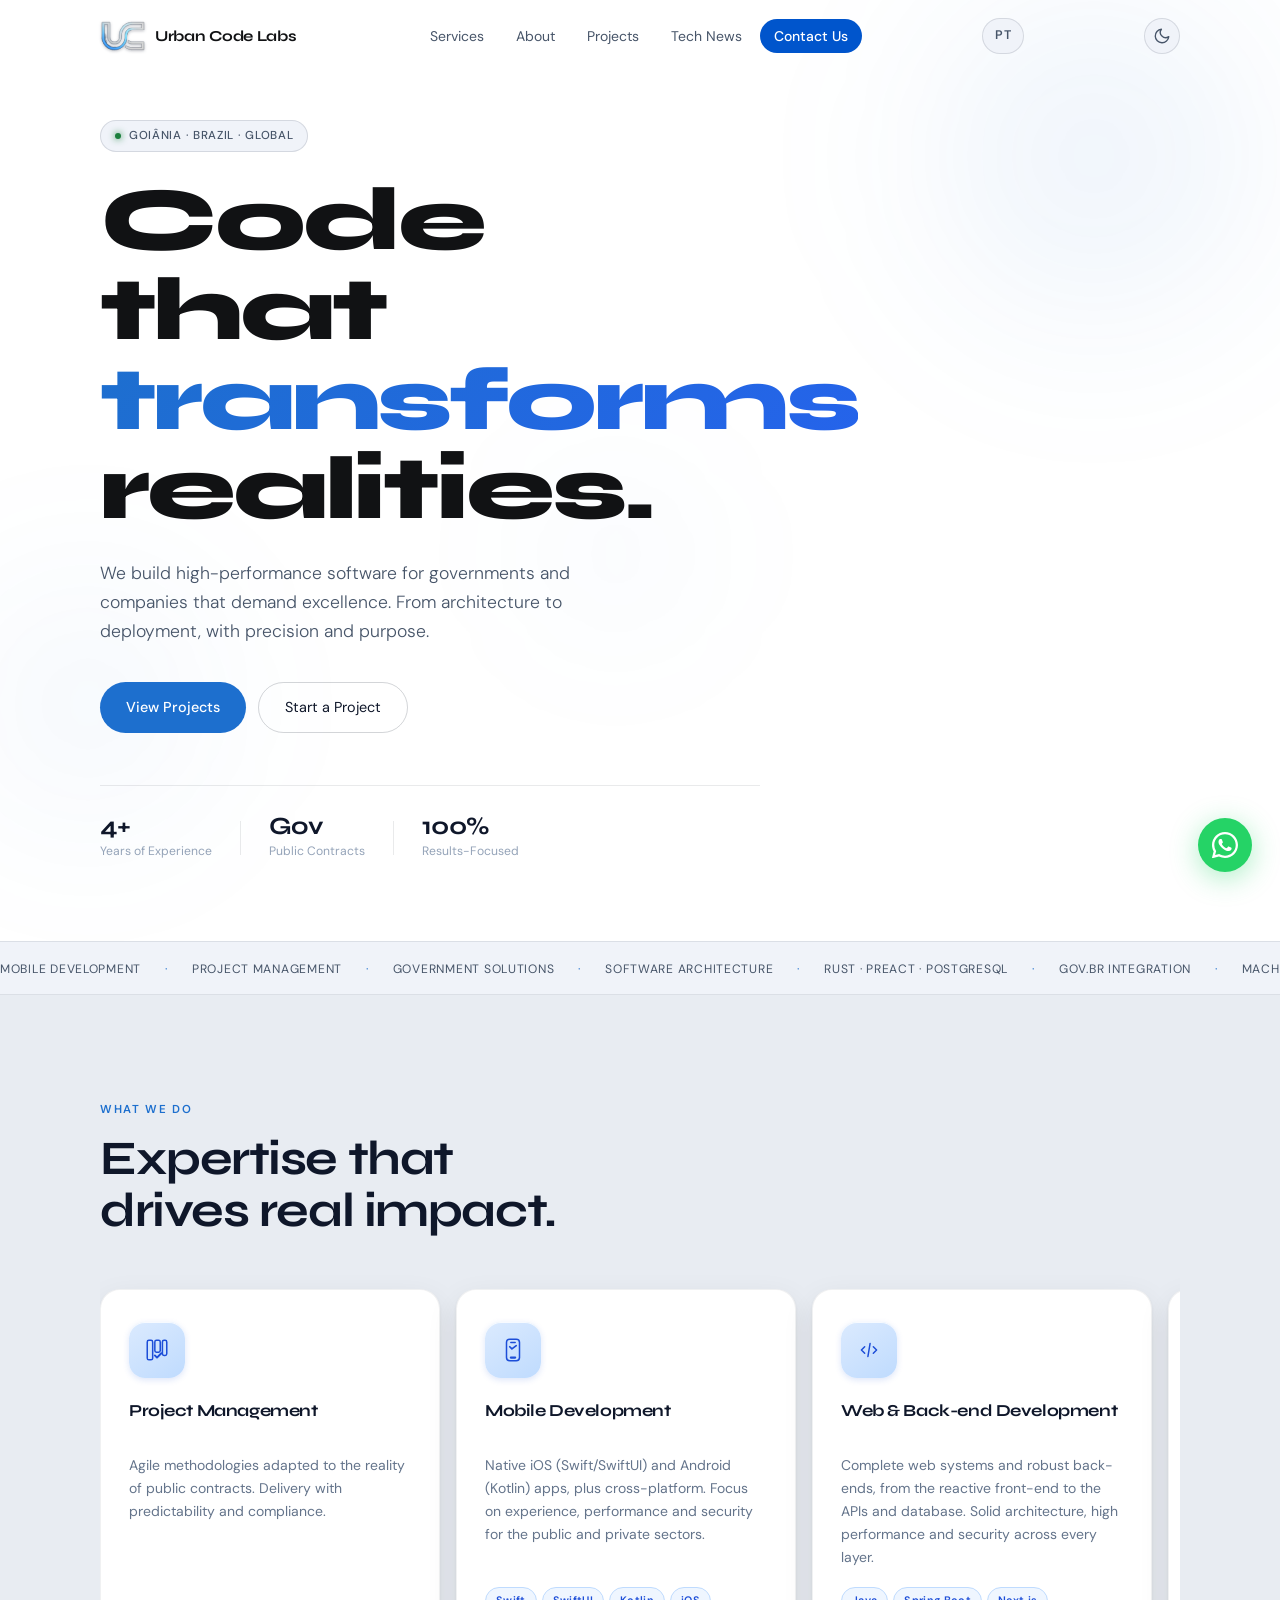
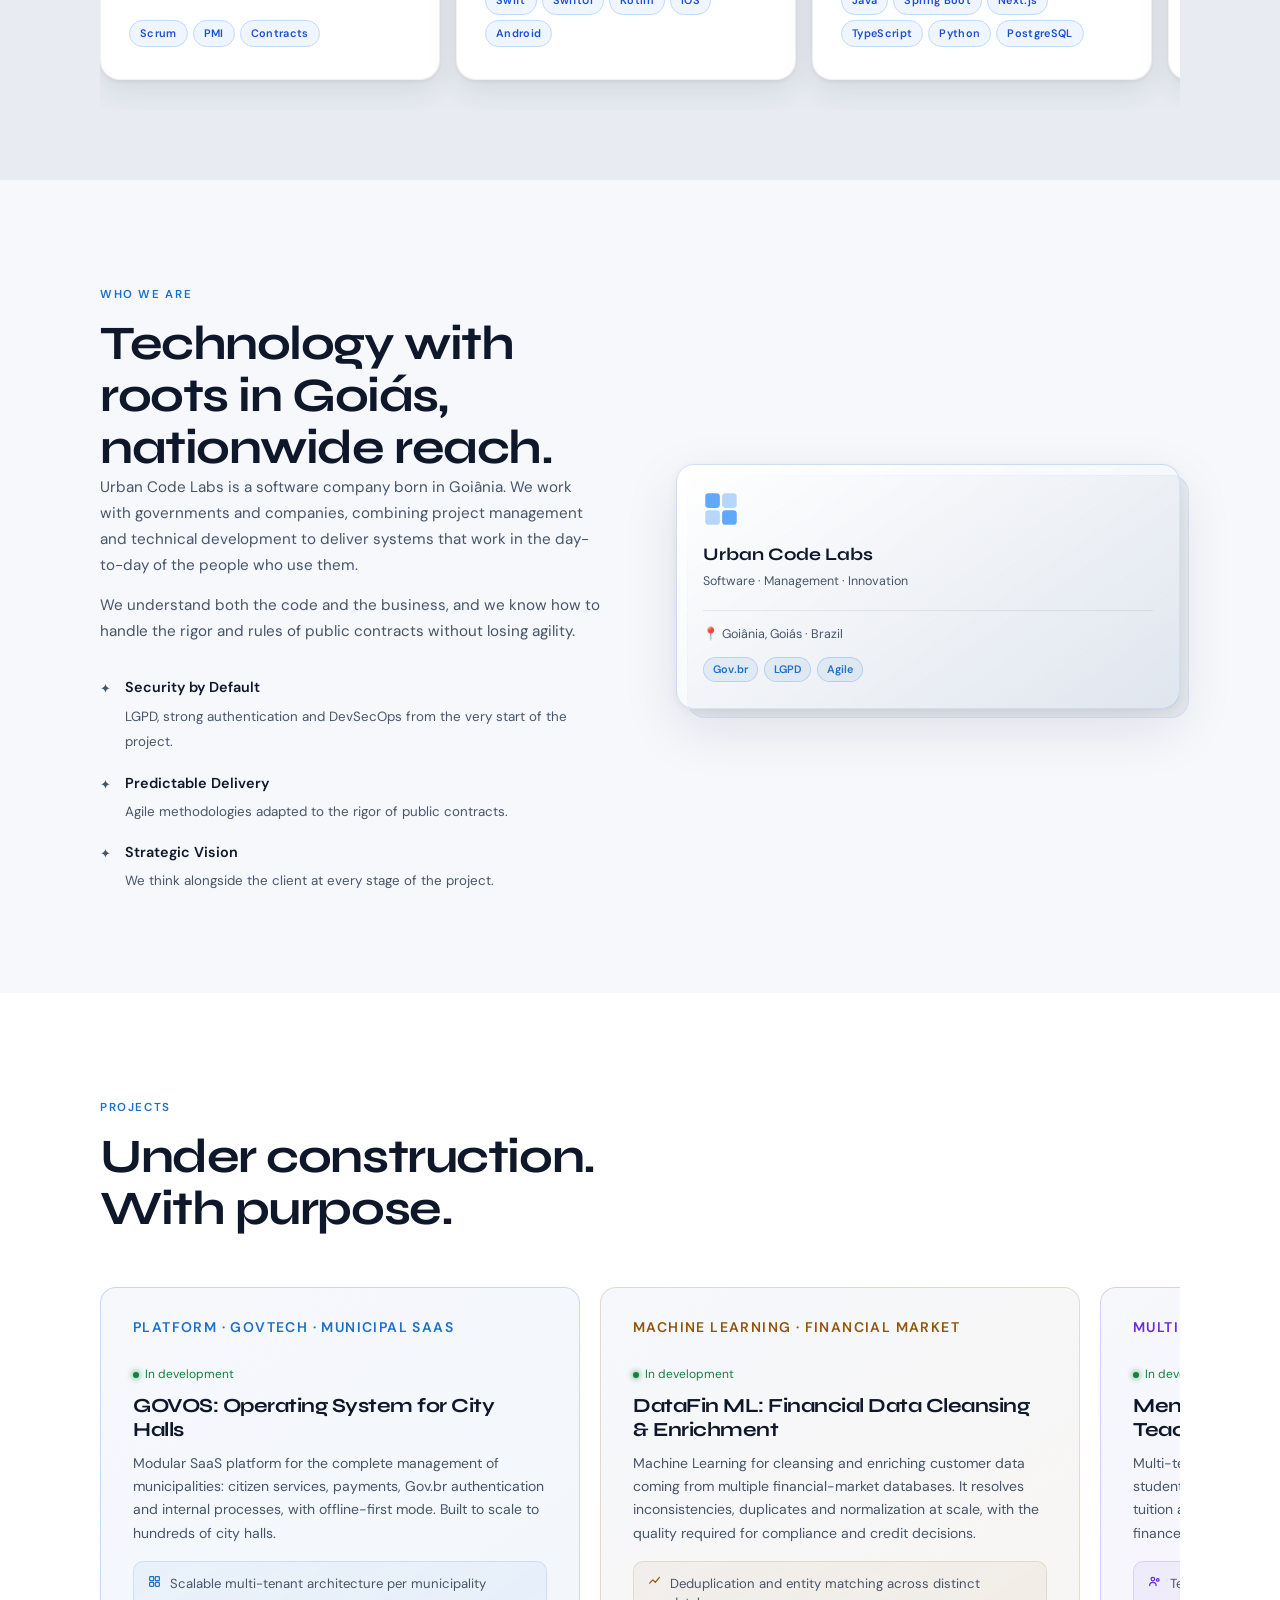
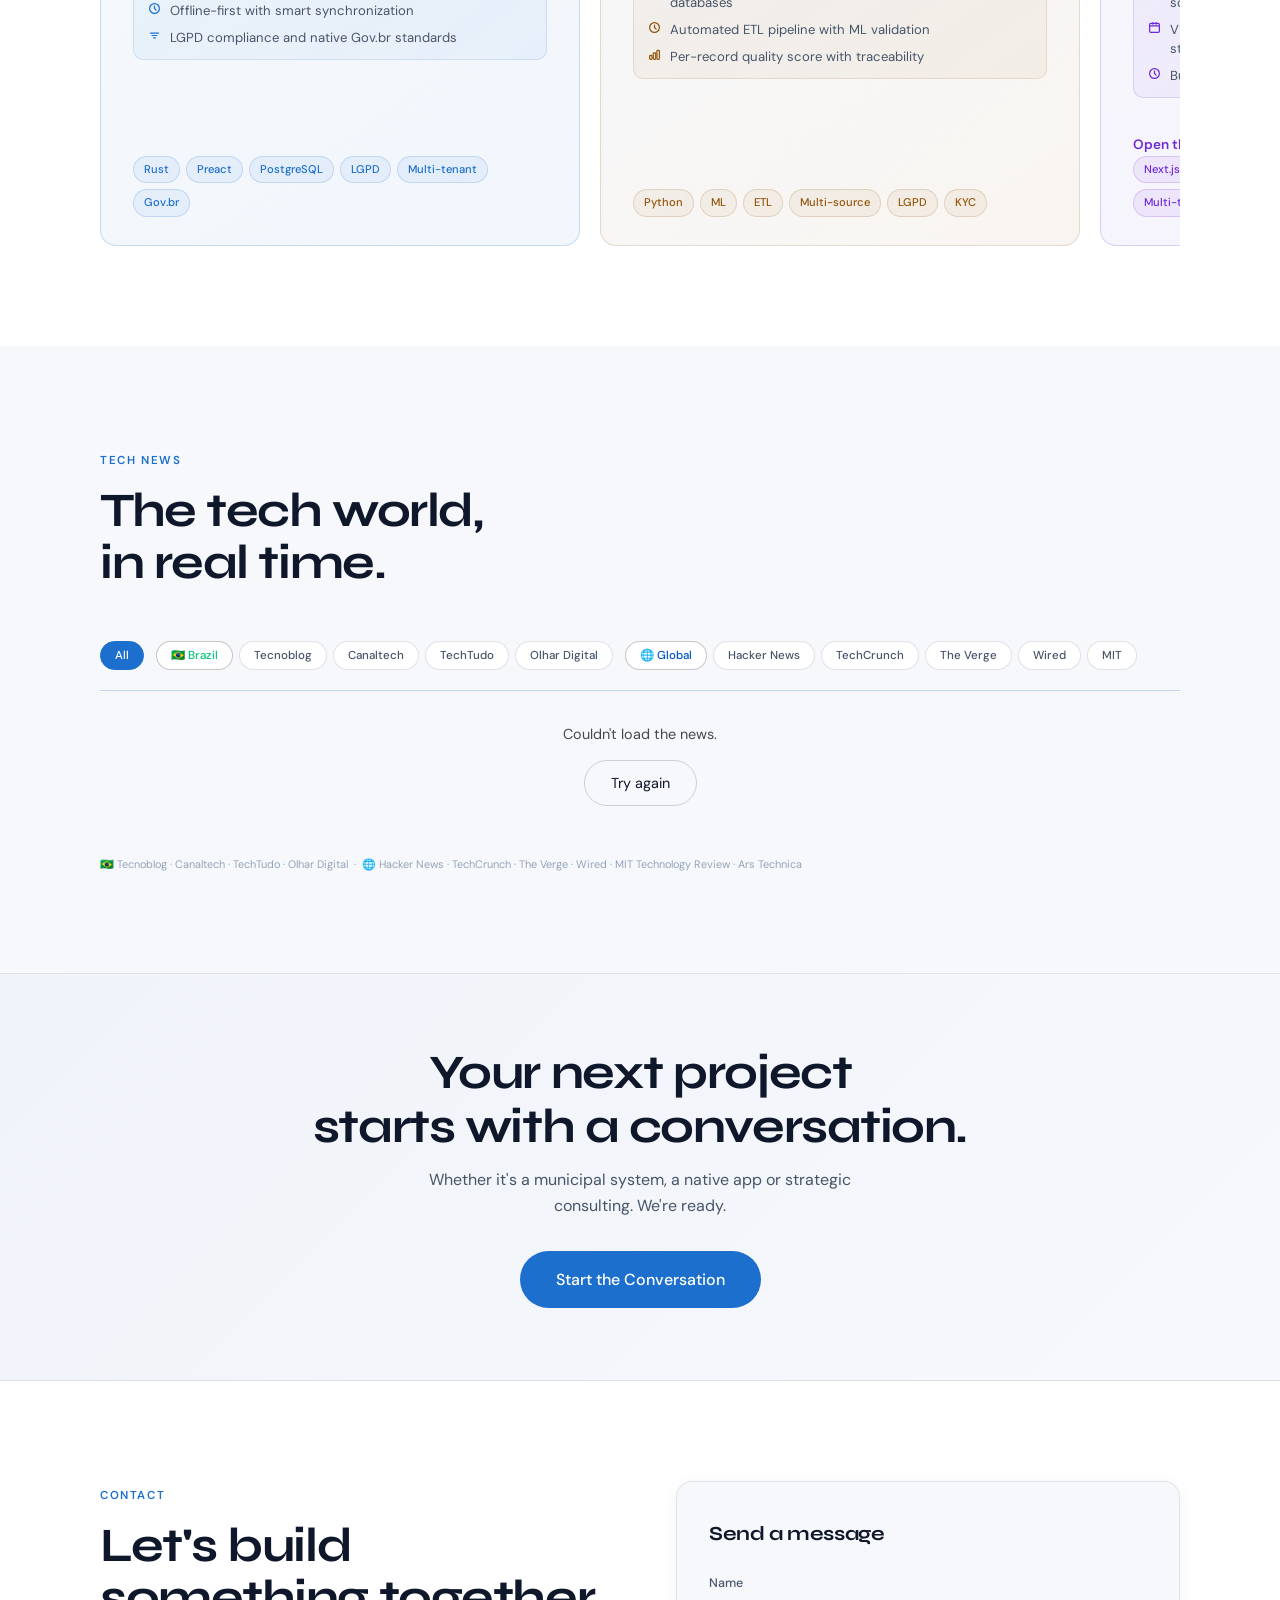
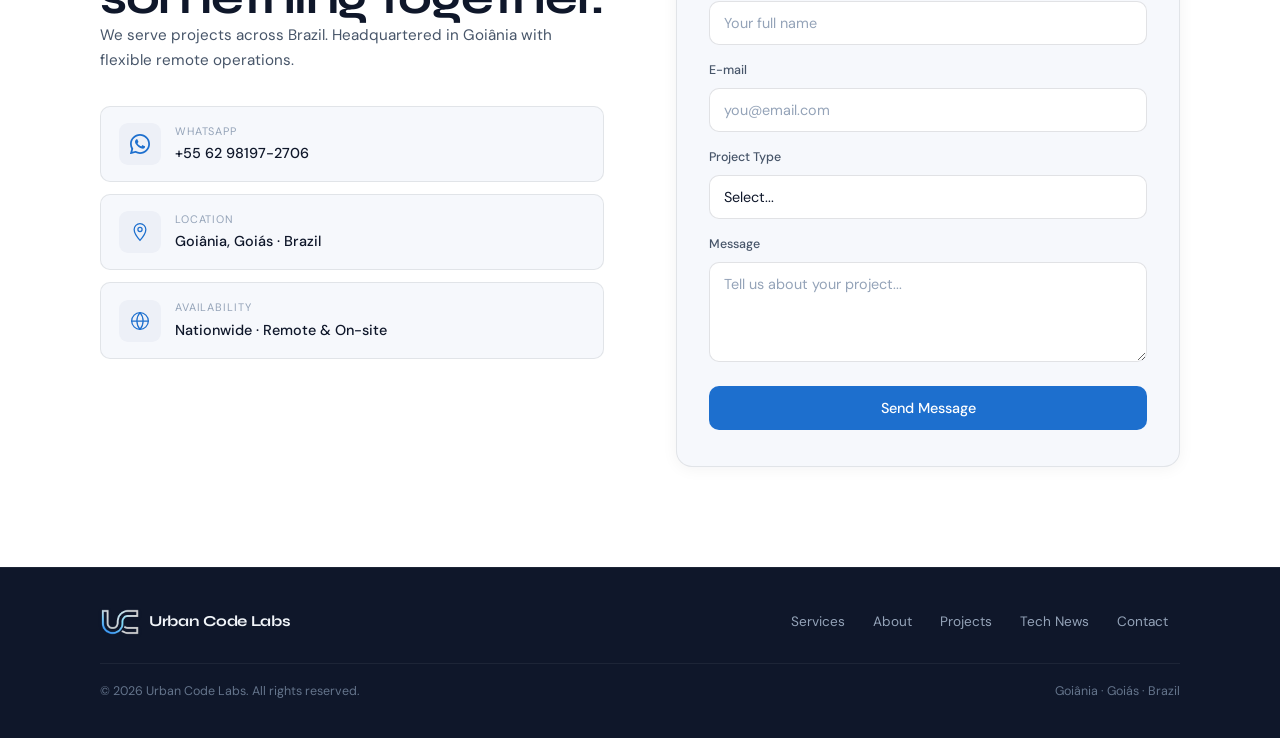
==== en/index.html @ 900466e3 "feat: versão em inglês (/en) + hreflang + seletor de idioma - en/index.html: página traduzida, canon" ====
<!DOCTYPE html>
<html lang="en" data-theme="dark">
<head>
  <meta charset="UTF-8" />
  <meta name="viewport" content="width=device-width, initial-scale=1.0" />

  <!-- SEO Primary -->
  <title>Urban Code Labs | High-Impact Software for Governments and Companies</title>
  <meta name="description" content="We build high-performance software for governments and companies. Specialists in GovTech, web & back-end systems, mobile (iOS/Android), Machine Learning and IT outsourcing. Based in Goiânia, Brazil." />
  <meta name="keywords" content="government software, govtech, mobile development, machine learning, IT outsourcing, web development, back-end, Brazil, Goiânia, Urban Code Labs" />
  <meta name="author" content="Urban Code Labs" />
  <meta name="robots" content="index, follow" />
  <link rel="canonical" href="https://urbancodelabs.com.br/en" />

  <!-- Alternate languages -->
  <link rel="alternate" hreflang="pt-br" href="https://urbancodelabs.com.br/" />
  <link rel="alternate" hreflang="en" href="https://urbancodelabs.com.br/en" />
  <link rel="alternate" hreflang="x-default" href="https://urbancodelabs.com.br/" />

  <!-- Favicons (UG mark) -->
  <link rel="icon" href="/favicon.ico" sizes="any" />
  <link rel="icon" type="image/png" sizes="32x32" href="/assets/favicon-32.png" />
  <link rel="icon" type="image/png" sizes="16x16" href="/assets/favicon-16.png" />
  <link rel="icon" type="image/png" sizes="192x192" href="/assets/favicon-192.png" />
  <link rel="apple-touch-icon" href="/assets/apple-touch-icon.png" />
  <link rel="manifest" href="/site.webmanifest" />
  <meta name="theme-color" content="#0b0f14" />

  <!-- Open Graph -->
  <meta property="og:type" content="website" />
  <meta property="og:url" content="https://urbancodelabs.com.br/en" />
  <meta property="og:title" content="Urban Code Labs | High-Impact Software" />
  <meta property="og:description" content="We build high-performance software for governments and companies. GovTech, Web & Back-end, Mobile (iOS/Android), ML and IT Outsourcing." />
  <meta property="og:image" content="https://urbancodelabs.com.br/assets/og-image.jpg" />
  <meta property="og:image:width" content="1024" />
  <meta property="og:image:height" content="559" />
  <meta property="og:locale" content="en_US" />
  <meta property="og:locale:alternate" content="pt_BR" />
  <meta property="og:site_name" content="Urban Code Labs" />

  <!-- Twitter Card -->
  <meta name="twitter:card" content="summary_large_image" />
  <meta name="twitter:title" content="Urban Code Labs | High-Impact Software" />
  <meta name="twitter:description" content="We build high-performance software for governments and companies. GovTech, Web & Back-end, Mobile, ML and IT Outsourcing." />
  <meta name="twitter:image" content="https://urbancodelabs.com.br/assets/og-image.jpg" />

  <!-- Structured Data -->
  <script type="application/ld+json">
  {
    "@context": "https://schema.org",
    "@type": "Organization",
    "name": "Urban Code Labs",
    "url": "https://urbancodelabs.com.br",
    "logo": "https://urbancodelabs.com.br/assets/og-image.jpg",
    "description": "Software development company specialized in government solutions, machine learning, mobile apps and IT outsourcing.",
    "address": {
      "@type": "PostalAddress",
      "addressLocality": "Goiânia",
      "addressRegion": "Goiás",
      "addressCountry": "BR"
    },
    "contactPoint": {
      "@type": "ContactPoint",
      "telephone": "+55-62-98197-2706",
      "contactType": "customer service",
      "availableLanguage": ["Portuguese", "English"]
    },
    "sameAs": []
  }
  </script>

  <!-- Fonts -->
  <link rel="preconnect" href="https://fonts.googleapis.com" />
  <link rel="preconnect" href="https://fonts.gstatic.com" crossorigin />
  <link href="https://fonts.googleapis.com/css2?family=Syne:wght@700;800&family=DM+Sans:wght@300;400;500&display=swap" rel="stylesheet" />

  <!-- Critical: prevent font stretch distortion before webfonts load -->
  <style>
    :root { font-synthesis: none; }
    .hero-title, .section-title, .logo-text,
    .service-card h3, .project-card h3,
    .cta-inner h2, .contact-form-card h3 {
      font-stretch: normal;
      -webkit-font-smoothing: antialiased;
    }
  </style>

  <!-- Anti-flash: aplica tema antes do CSS carregar -->
  <!-- ⚠ CSP: este script é autorizado por hash SHA-256 no vercel.json.
       Ao editar o conteúdo abaixo, recalcule o hash (script-src) senão ele não executa. -->
  <script>
    (function(){
      var t=localStorage.getItem('ucl-theme');
      if(t) document.documentElement.setAttribute('data-theme',t);
      else if(window.matchMedia('(prefers-color-scheme:light)').matches)
        document.documentElement.setAttribute('data-theme','light');
    })();
  </script>
  <link rel="prefetch" href="/api/news" as="fetch" crossorigin="anonymous" />
  <link rel="stylesheet" href="/style.css?v=2" />
  <!-- Inicia fetch da API de notícias o mais cedo possível -->
  <!-- CSP: autorizado por hash SHA-256 no vercel.json. Recalcule o hash se editar. -->
  <script>window.__newsFetch = fetch('/api/news');</script>
</head>
<body>

  <!-- Skip link -->
  <a href="#main-content" class="skip-link">Skip to main content</a>

  <!-- ========== NAVBAR ========== -->
  <header role="banner">
    <nav id="navbar" aria-label="Main navigation">
      <div class="nav-inner">
        <a href="#home" class="logo" aria-label="Urban Code Labs, home">
          <div class="logo-mark" aria-hidden="true">
            <img src="/assets/logo-mark.png" alt="" width="44" height="30" class="logo-img" />
          </div>
          <span class="logo-text">Urban Code Labs</span>
        </a>
        <ul class="nav-links" role="list">
          <li><a href="#servicos">Services</a></li>
          <li><a href="#sobre">About</a></li>
          <li><a href="#projetos">Projects</a></li>
          <li><a href="#noticias">Tech News</a></li>
          <li><a href="#contato" class="nav-cta">Contact Us</a></li>
        </ul>
        <a href="/" class="lang-switch" hreflang="pt-br" aria-label="Ver em Português">PT</a>
        <button class="theme-toggle" id="themeToggle" aria-label="Toggle light/dark mode" title="Toggle theme">
          <svg class="icon-moon" width="18" height="18" viewBox="0 0 24 24" fill="none" stroke="currentColor" stroke-width="1.8" stroke-linecap="round" stroke-linejoin="round" aria-hidden="true"><path d="M21 12.79A9 9 0 1111.21 3 7 7 0 0021 12.79z"/></svg>
          <svg class="icon-sun" width="18" height="18" viewBox="0 0 24 24" fill="none" stroke="currentColor" stroke-width="1.8" stroke-linecap="round" stroke-linejoin="round" aria-hidden="true"><circle cx="12" cy="12" r="5"/><path d="M12 1v2M12 21v2M4.22 4.22l1.42 1.42M18.36 18.36l1.42 1.42M1 12h2M21 12h2M4.22 19.78l1.42-1.42M18.36 5.64l1.42-1.42"/></svg>
        </button>
        <button class="hamburger" id="hamburger" aria-label="Open menu" aria-expanded="false" aria-controls="mobileMenu">
          <span></span><span></span><span></span>
        </button>
      </div>
      <div class="mobile-menu" id="mobileMenu" role="navigation" aria-label="Mobile menu" aria-hidden="true">
        <a href="#servicos">Services</a>
        <a href="#sobre">About</a>
        <a href="#projetos">Projects</a>
        <a href="#noticias">Tech News</a>
        <a href="#contato">Contact Us</a>
        <a href="/" hreflang="pt-br">Português</a>
      </div>
    </nav>
  </header>

  <main id="main-content">

    <!-- ========== HERO ========== -->
    <section class="hero" id="home" aria-labelledby="hero-title">
      <div class="hero-bg" aria-hidden="true">
        <div class="orb orb1"></div>
        <div class="orb orb2"></div>
        <div class="orb orb3"></div>
      </div>
      <div class="container">
        <div class="hero-content">
          <div class="hero-badge reveal">
            <span class="badge-dot" aria-hidden="true"></span>
            <span>Goiânia · Brazil · Global</span>
          </div>
          <h1 id="hero-title" class="hero-title reveal">
            Code that<br/>
            <em>transforms</em><br/>
            realities.
          </h1>
          <p class="hero-sub reveal">
            We build high-performance software for governments and companies that demand excellence. From architecture to deployment, with precision and purpose.
          </p>
          <div class="hero-actions reveal">
            <a href="#projetos" class="btn-primary">View Projects</a>
            <a href="#contato" class="btn-ghost">Start a Project</a>
          </div>
          <div class="hero-stats reveal" role="list" aria-label="Company numbers">
            <div class="stat" role="listitem">
              <span class="stat-num">4+</span>
              <span class="stat-label">Years of Experience</span>
            </div>
            <div class="stat-divider" aria-hidden="true"></div>
            <div class="stat" role="listitem">
              <span class="stat-num">Gov</span>
              <span class="stat-label">Public Contracts</span>
            </div>
            <div class="stat-divider" aria-hidden="true"></div>
            <div class="stat" role="listitem">
              <span class="stat-num">100%</span>
              <span class="stat-label">Results-Focused</span>
            </div>
          </div>
        </div>
      </div>
    </section>

    <!-- ========== TICKER ========== -->
    <div class="ticker-wrap" aria-hidden="true">
      <div class="ticker">
        <span>Mobile Development</span><span class="dot">·</span>
        <span>Project Management</span><span class="dot">·</span>
        <span>Government Solutions</span><span class="dot">·</span>
        <span>Software Architecture</span><span class="dot">·</span>
        <span>Rust · Preact · PostgreSQL</span><span class="dot">·</span>
        <span>Gov.br Integration</span><span class="dot">·</span>
        <span>Machine Learning</span><span class="dot">·</span>
        <span>LGPD &amp; Compliance</span><span class="dot">·</span>
        <span>Mobile Development</span><span class="dot">·</span>
        <span>Project Management</span><span class="dot">·</span>
        <span>Government Solutions</span><span class="dot">·</span>
        <span>Software Architecture</span><span class="dot">·</span>
        <span>Rust · Preact · PostgreSQL</span><span class="dot">·</span>
        <span>Gov.br Integration</span><span class="dot">·</span>
        <span>Machine Learning</span><span class="dot">·</span>
        <span>LGPD &amp; Compliance</span><span class="dot">·</span>
      </div>
    </div>

    <!-- ========== SERVICES ========== -->
    <section class="section" id="servicos" aria-labelledby="servicos-title">
      <div class="container">
        <div class="section-header reveal">
          <p class="section-tag">What We Do</p>
          <h2 id="servicos-title" class="section-title">Expertise that<br/>drives real impact.</h2>
        </div>
        <div class="services-grid">

          <article class="service-card reveal" style="--d:0ms">
            <div class="service-icon" aria-hidden="true">
              <svg width="24" height="24" viewBox="0 0 24 24" fill="none" stroke="currentColor" stroke-width="1.5" stroke-linecap="round" stroke-linejoin="round">
                <rect x="3" y="3" width="5" height="18" rx="1.5"/>
                <rect x="10" y="3" width="5" height="11" rx="1.5"/>
                <rect x="17" y="3" width="4" height="14" rx="1.5"/>
                <path d="M10 17l2 2 4-4" stroke-width="1.8"/>
              </svg>
            </div>
            <h3>Project Management</h3>
            <p>Agile methodologies adapted to the reality of public contracts. Delivery with predictability and compliance.</p>
            <ul class="service-tags" aria-label="Technologies">
              <li>Scrum</li><li>PMI</li><li>Contracts</li>
            </ul>
          </article>

          <article class="service-card reveal" style="--d:80ms">
            <div class="service-icon" aria-hidden="true">
              <svg width="24" height="24" viewBox="0 0 24 24" fill="none" stroke="currentColor" stroke-width="1.5" stroke-linecap="round" stroke-linejoin="round">
                <rect x="6" y="2" width="12" height="20" rx="3"/>
                <path d="M10 5h4"/>
                <path d="M10 19h4" stroke-width="2"/>
                <path d="M9 9l2 2 4-3" stroke-width="1.6"/>
              </svg>
            </div>
            <h3>Mobile Development</h3>
            <p>Native iOS (Swift/SwiftUI) and Android (Kotlin) apps, plus cross-platform. Focus on experience, performance and security for the public and private sectors.</p>
            <ul class="service-tags" aria-label="Technologies">
              <li>Swift</li><li>SwiftUI</li><li>Kotlin</li><li>iOS</li><li>Android</li>
            </ul>
          </article>

          <article class="service-card reveal" style="--d:120ms">
            <div class="service-icon" aria-hidden="true">
              <svg width="24" height="24" viewBox="0 0 24 24" fill="none" stroke="currentColor" stroke-width="1.5" stroke-linecap="round" stroke-linejoin="round">
                <path d="M8 9l-3 3 3 3"/>
                <path d="M16 9l3 3-3 3"/>
                <path d="M13 6l-2 12"/>
              </svg>
            </div>
            <h3>Web &amp; Back-end Development</h3>
            <p>Complete web systems and robust back-ends, from the reactive front-end to the APIs and database. Solid architecture, high performance and security across every layer.</p>
            <ul class="service-tags" aria-label="Technologies">
              <li>Java</li><li>Spring Boot</li><li>Next.js</li><li>TypeScript</li><li>Python</li><li>PostgreSQL</li>
            </ul>
          </article>

          <article class="service-card reveal" style="--d:160ms">
            <div class="service-icon" aria-hidden="true">
              <svg width="24" height="24" viewBox="0 0 24 24" fill="none" stroke="currentColor" stroke-width="1.5" stroke-linecap="round" stroke-linejoin="round">
                <path d="M2 22h20"/>
                <path d="M3 22v-2h18v2"/>
                <path d="M12 3l9 5H3l9-5z"/>
                <rect x="5" y="10" width="2.5" height="8" rx="0.5"/>
                <rect x="10.75" y="10" width="2.5" height="8" rx="0.5"/>
                <rect x="16.5" y="10" width="2.5" height="8" rx="0.5"/>
              </svg>
            </div>
            <h3>Government Solutions</h3>
            <p>Systems integrated with public infrastructure. Compliance with LGPD, Gov.br and municipal and state regulations.</p>
            <ul class="service-tags" aria-label="Technologies">
              <li>Gov.br</li><li>LGPD</li><li>City Halls</li>
            </ul>
          </article>

          <article class="service-card reveal" style="--d:240ms">
            <div class="service-icon" aria-hidden="true">
              <svg width="24" height="24" viewBox="0 0 24 24" fill="none" stroke="currentColor" stroke-width="1.5" stroke-linecap="round" stroke-linejoin="round">
                <circle cx="12" cy="5" r="2.5"/>
                <circle cx="5" cy="17" r="2.5"/>
                <circle cx="19" cy="17" r="2.5"/>
                <path d="M12 7.5v3M12 10.5L5 14.5M12 10.5L19 14.5"/>
              </svg>
            </div>
            <h3>Architecture &amp; Consulting</h3>
            <p>Technical assessment, strategic roadmap and scalable systems architecture. From idea to product in production.</p>
            <ul class="service-tags" aria-label="Technologies">
              <li>Architecture</li><li>API</li><li>Cloud</li>
            </ul>
          </article>

          <article class="service-card reveal" style="--d:320ms">
            <div class="service-icon" aria-hidden="true">
              <svg width="24" height="24" viewBox="0 0 24 24" fill="none" stroke="currentColor" stroke-width="1.5" stroke-linecap="round" stroke-linejoin="round">
                <path d="M12 2a5 5 0 00-5 5v1H6a2 2 0 00-2 2v2a2 2 0 002 2h1v1a5 5 0 0010 0v-1h1a2 2 0 002-2v-2a2 2 0 00-2-2h-1V7a5 5 0 00-5-5z"/>
                <path d="M9 12h1.5l1 2 2-4 1 2H16" stroke-width="1.4"/>
              </svg>
            </div>
            <h3>AI Integration</h3>
            <p>Intelligent chatbots, process automation and AI solutions applied to public services and citizen support.</p>
            <ul class="service-tags" aria-label="Technologies">
              <li>AI</li><li>NLP</li><li>Chatbot</li>
            </ul>
          </article>

          <article class="service-card reveal" style="--d:400ms">
            <div class="service-icon" aria-hidden="true">
              <svg width="24" height="24" viewBox="0 0 24 24" fill="none" stroke="currentColor" stroke-width="1.5" stroke-linecap="round" stroke-linejoin="round">
                <circle cx="9" cy="7" r="3"/>
                <circle cx="17" cy="9" r="2.2"/>
                <path d="M3 20c0-3.3 2.7-6 6-6s6 2.7 6 6"/>
                <path d="M17 14c1.7.4 3 2 3 4"/>
              </svg>
            </div>
            <h3>IT Outsourcing</h3>
            <p>Strategic allocation of technical teams for short and long-term projects. We deliver team, process and results.</p>
            <ul class="service-tags" aria-label="Technologies">
              <li>Squad</li><li>Outsourcing</li><li>IT</li>
            </ul>
          </article>

        </div>
      </div>
    </section>

    <!-- ========== ABOUT ========== -->
    <section class="section section-dark" id="sobre" aria-labelledby="sobre-title">
      <div class="container">
        <div class="about-layout">
          <div class="about-left reveal">
            <p class="section-tag">Who We Are</p>
            <h2 id="sobre-title" class="section-title">Technology with<br/>roots in Goiás,<br/>nationwide reach.</h2>
            <p class="about-text">
              Urban Code Labs is a software company born in Goiânia. We work with governments and companies, combining project management and technical development to deliver systems that work in the day-to-day of the people who use them.
            </p>
            <p class="about-text">
              We understand both the code and the business, and we know how to handle the rigor and rules of public contracts without losing agility.
            </p>
            <ul class="about-pillars" aria-label="Our pillars">
              <li class="pillar">
                <span class="pillar-icon" aria-hidden="true">✦</span>
                <div>
                  <strong>Security by Default</strong>
                  <span>LGPD, strong authentication and DevSecOps from the very start of the project.</span>
                </div>
              </li>
              <li class="pillar">
                <span class="pillar-icon" aria-hidden="true">✦</span>
                <div>
                  <strong>Predictable Delivery</strong>
                  <span>Agile methodologies adapted to the rigor of public contracts.</span>
                </div>
              </li>
              <li class="pillar">
                <span class="pillar-icon" aria-hidden="true">✦</span>
                <div>
                  <strong>Strategic Vision</strong>
                  <span>We think alongside the client at every stage of the project.</span>
                </div>
              </li>
            </ul>
          </div>
          <div class="about-right reveal">
            <div class="about-card-stack" aria-hidden="true">
              <div class="card-back"></div>
              <div class="about-card card-front">
                <div class="card-icon-wrap">
                  <svg width="36" height="36" viewBox="0 0 32 32" fill="none">
                    <rect x="2" y="2" width="13" height="13" rx="3" fill="#4f9ef8" opacity="0.9"/>
                    <rect x="17" y="2" width="13" height="13" rx="3" fill="#4f9ef8" opacity="0.4"/>
                    <rect x="2" y="17" width="13" height="13" rx="3" fill="#4f9ef8" opacity="0.4"/>
                    <rect x="17" y="17" width="13" height="13" rx="3" fill="#4f9ef8" opacity="0.9"/>
                  </svg>
                </div>
                <div class="card-main-label">Urban Code Labs</div>
                <div class="card-main-sub">Software · Management · Innovation</div>
                <div class="card-divider"></div>
                <div class="card-location">📍 Goiânia, Goiás · Brazil</div>
                <ul class="card-badges">
                  <li>Gov.br</li><li>LGPD</li><li>Agile</li>
                </ul>
              </div>
            </div>
          </div>
        </div>
      </div>
    </section>

    <!-- ========== PROJECTS ========== -->
    <section class="section" id="projetos" aria-labelledby="projetos-title">
      <div class="container">
        <div class="section-header reveal">
          <p class="section-tag">Projects</p>
          <h2 id="projetos-title" class="section-title">Under construction.<br/>With purpose.</h2>
        </div>
        <div class="projects-grid">

          <article class="project-card project-blue reveal">
            <div class="project-header-row">
              <p class="project-tag">Platform · GovTech · Municipal SaaS</p>
              <div class="project-status">
                <span class="status-dot" aria-hidden="true"></span>
                <span>In development</span>
              </div>
            </div>
            <h3>GOVOS: Operating System for City Halls</h3>
            <p>Modular SaaS platform for the complete management of municipalities: citizen services, payments, Gov.br authentication and internal processes, with offline-first mode. Built to scale to hundreds of city halls.</p>
            <ul class="project-highlights" aria-label="Project highlights">
              <li>
                <span class="hi-icon" aria-hidden="true">
                  <svg width="13" height="13" viewBox="0 0 16 16" fill="none" stroke="currentColor" stroke-width="1.5"><rect x="2" y="2" width="5" height="5" rx="1"/><rect x="9" y="2" width="5" height="5" rx="1"/><rect x="2" y="9" width="5" height="5" rx="1"/><rect x="9" y="9" width="5" height="5" rx="1"/></svg>
                </span>
                Scalable multi-tenant architecture per municipality
              </li>
              <li>
                <span class="hi-icon" aria-hidden="true">
                  <svg width="13" height="13" viewBox="0 0 16 16" fill="none" stroke="currentColor" stroke-width="1.5"><circle cx="8" cy="8" r="6"/><path d="M8 5v3l2 2" stroke-linecap="round"/></svg>
                </span>
                Offline-first with smart synchronization
              </li>
              <li>
                <span class="hi-icon" aria-hidden="true">
                  <svg width="13" height="13" viewBox="0 0 16 16" fill="none" stroke="currentColor" stroke-width="1.5"><path d="M13 5H3M11 8H5M9 11H7" stroke-linecap="round"/></svg>
                </span>
                LGPD compliance and native Gov.br standards
              </li>
            </ul>
            <ul class="project-stack" aria-label="Technologies">
              <li>Rust</li><li>Preact</li><li>PostgreSQL</li><li>LGPD</li><li>Multi-tenant</li><li>Gov.br</li>
            </ul>
          </article>

          <article class="project-card project-amber reveal" style="--d:120ms">
            <div class="project-header-row">
              <p class="project-tag">Machine Learning · Financial Market</p>
              <div class="project-status">
                <span class="status-dot" aria-hidden="true"></span>
                <span>In development</span>
              </div>
            </div>
            <h3>DataFin ML: Financial Data Cleansing &amp; Enrichment</h3>
            <p>Machine Learning for cleansing and enriching customer data coming from multiple financial-market databases. It resolves inconsistencies, duplicates and normalization at scale, with the quality required for compliance and credit decisions.</p>
            <ul class="project-highlights project-highlights-amber" aria-label="Project highlights">
              <li>
                <span class="hi-icon" aria-hidden="true">
                  <svg width="13" height="13" viewBox="0 0 16 16" fill="none" stroke="currentColor" stroke-width="1.5"><path d="M2 10l4-4 3 3 5-6" stroke-linecap="round" stroke-linejoin="round"/></svg>
                </span>
                Deduplication and entity matching across distinct databases
              </li>
              <li>
                <span class="hi-icon" aria-hidden="true">
                  <svg width="13" height="13" viewBox="0 0 16 16" fill="none" stroke="currentColor" stroke-width="1.5"><circle cx="8" cy="8" r="6"/><path d="M8 5v3l2 2" stroke-linecap="round"/></svg>
                </span>
                Automated ETL pipeline with ML validation
              </li>
              <li>
                <span class="hi-icon" aria-hidden="true">
                  <svg width="13" height="13" viewBox="0 0 16 16" fill="none" stroke="currentColor" stroke-width="1.5"><rect x="2" y="9" width="3" height="5" rx="1"/><rect x="6.5" y="6" width="3" height="8" rx="1"/><rect x="11" y="3" width="3" height="11" rx="1"/></svg>
                </span>
                Per-record quality score with traceability
              </li>
            </ul>
            <ul class="project-stack project-stack-amber" aria-label="Technologies">
              <li>Python</li><li>ML</li><li>ETL</li><li>Multi-source</li><li>LGPD</li><li>KYC</li>
            </ul>
          </article>

          <article class="project-card project-violet reveal" style="--d:240ms">
            <div class="project-header-row">
              <p class="project-tag">Multi-tenant SaaS · EdTech · Scheduling</p>
              <div class="project-status">
                <span class="status-dot" aria-hidden="true"></span>
                <span>In development</span>
              </div>
            </div>
            <h3>Mentora: Scheduling &amp; Attendance for Teachers</h3>
            <p>Multi-tenant SaaS platform for private teachers and their students: calendar-based scheduling, attendance tracking, tuition and an hour bank. From booking the class to the finances, in a single flow.</p>
            <ul class="project-highlights" aria-label="Project highlights">
              <li>
                <span class="hi-icon" aria-hidden="true">
                  <svg width="13" height="13" viewBox="0 0 16 16" fill="none" stroke="currentColor" stroke-width="1.5"><circle cx="6" cy="5" r="2.2"/><path d="M2 13c0-2.2 1.8-4 4-4s4 1.8 4 4" stroke-linecap="round"/><circle cx="12" cy="6" r="1.6"/></svg>
                </span>
                Teacher and student profiles with anti-IDOR multi-tenant scope
              </li>
              <li>
                <span class="hi-icon" aria-hidden="true">
                  <svg width="13" height="13" viewBox="0 0 16 16" fill="none" stroke="currentColor" stroke-width="1.5"><rect x="2" y="3" width="12" height="11" rx="1.5"/><path d="M2 6h12M6 2v2M10 2v2" stroke-linecap="round"/></svg>
                </span>
                Visual calendar, attendance, tuition and hour bank per student
              </li>
              <li>
                <span class="hi-icon" aria-hidden="true">
                  <svg width="13" height="13" viewBox="0 0 16 16" fill="none" stroke="currentColor" stroke-width="1.5"><path d="M8 2a6 6 0 100 12A6 6 0 008 2z"/><path d="M8 5v3l2 2" stroke-linecap="round"/></svg>
                </span>
                Business rules: advance cancellation and payment alerts
              </li>
            </ul>
            <a href="https://app.urbancodelabs.com.br/" target="_blank" rel="noopener noreferrer" class="project-cta" aria-label="Open the Mentora platform (opens in a new tab)">
              Open the platform
              <svg width="14" height="14" viewBox="0 0 16 16" fill="none" stroke="currentColor" stroke-width="1.8" stroke-linecap="round" stroke-linejoin="round" aria-hidden="true"><path d="M5 11l6-6M6 5h5v5"/></svg>
            </a>
            <ul class="project-stack" aria-label="Technologies">
              <li>Next.js</li><li>TypeScript</li><li>Prisma</li><li>PostgreSQL</li><li>Auth.js</li><li>Multi-tenant</li>
            </ul>
          </article>

        </div>
      </div>
    </section>


    <!-- ========== TECH NEWS ========== -->
    <section class="section section-dark" id="noticias" aria-labelledby="noticias-title">
      <div class="container">
        <div class="section-header reveal">
          <p class="section-tag">Tech News</p>
          <h2 id="noticias-title" class="section-title">The tech world,<br/>in real time.</h2>
        </div>
        <div class="news-bar reveal">
          <div class="news-filters" role="group" aria-label="Filter by source">
            <button class="news-filter active" data-source="all">All</button>
            <button class="news-filter news-filter-br" data-source="br">🇧🇷 Brazil</button>
            <button class="news-filter" data-source="Tecnoblog">Tecnoblog</button>
            <button class="news-filter" data-source="Canaltech">Canaltech</button>
            <button class="news-filter" data-source="TechTudo">TechTudo</button>
            <button class="news-filter" data-source="Olhar Digital">Olhar Digital</button>
            <button class="news-filter news-filter-sep" data-source="global">🌐 Global</button>
            <button class="news-filter" data-source="Hacker News">Hacker News</button>
            <button class="news-filter" data-source="TechCrunch">TechCrunch</button>
            <button class="news-filter" data-source="The Verge">The Verge</button>
            <button class="news-filter" data-source="Wired">Wired</button>
            <button class="news-filter" data-source="MIT Tech Review">MIT</button>
          </div>
          <p class="news-ts" id="newsUpdate"></p>
        </div>
        <div class="news-river-wrap" id="newsRiverWrap">
          <div class="news-river" id="newsRiver">
            <div class="news-loading-state">
              <div class="news-spin"></div>
              <span>Loading news...</span>
            </div>
          </div>
        </div>
        <div class="news-err" id="newsErr" style="display:none">
          <p>Couldn't load the news.</p>
          <button class="btn-ghost" id="newsRetry">Try again</button>
        </div>
        <p class="news-foot-sources">🇧🇷 Tecnoblog · Canaltech · TechTudo · Olhar Digital &nbsp;·&nbsp; 🌐 Hacker News · TechCrunch · The Verge · Wired · MIT Technology Review · Ars Technica</p>
      </div>
    </section>

    <!-- ========== CTA BAND ========== -->
    <section class="cta-band" aria-labelledby="cta-title">
      <div class="container">
        <div class="cta-inner reveal">
          <h2 id="cta-title">Your next project<br/>starts with a conversation.</h2>
          <p>Whether it's a municipal system, a native app or strategic consulting. We're ready.</p>
          <a href="#contato" class="btn-primary btn-large">Start the Conversation</a>
        </div>
      </div>
    </section>

    <!-- ========== CONTACT ========== -->
    <section class="section" id="contato" aria-labelledby="contato-title">
      <div class="container">
        <div class="contact-layout">
          <div class="contact-left reveal">
            <p class="section-tag">Contact</p>
            <h2 id="contato-title" class="section-title">Let's build<br/>something together.</h2>
            <p class="contact-sub">We serve projects across Brazil. Headquartered in Goiânia with flexible remote operations.</p>
            <address class="contact-items">
              <a href="https://wa.me/5562981972706" target="_blank" rel="noopener noreferrer" class="contact-item contact-whatsapp" aria-label="Chat on WhatsApp: +55 62 98197-2706">
                <div class="contact-item-icon" aria-hidden="true">
                  <svg width="20" height="20" viewBox="0 0 24 24" fill="currentColor">
                    <path d="M17.472 14.382c-.297-.149-1.758-.867-2.03-.967-.273-.099-.471-.148-.67.15-.197.297-.767.966-.94 1.164-.173.199-.347.223-.644.075-.297-.15-1.255-.463-2.39-1.475-.883-.788-1.48-1.761-1.653-2.059-.173-.297-.018-.458.13-.606.134-.133.298-.347.446-.52.149-.174.198-.298.298-.497.099-.198.05-.371-.025-.52-.075-.149-.669-1.612-.916-2.207-.242-.579-.487-.5-.669-.51-.173-.008-.371-.01-.57-.01-.198 0-.52.074-.792.372-.272.297-1.04 1.016-1.04 2.479 0 1.462 1.065 2.875 1.213 3.074.149.198 2.096 3.2 5.077 4.487.709.306 1.262.489 1.694.625.712.227 1.36.195 1.871.118.571-.085 1.758-.719 2.006-1.413.248-.694.248-1.289.173-1.413-.074-.124-.272-.198-.57-.347z"/>
                    <path d="M12 0C5.373 0 0 5.373 0 12c0 2.127.558 4.122 1.532 5.853L.054 23.5a.5.5 0 00.609.61l5.73-1.498A11.926 11.926 0 0012 24c6.627 0 12-5.373 12-12S18.627 0 12 0zm0 21.882a9.845 9.845 0 01-5.031-1.378l-.36-.214-3.733.976.999-3.647-.235-.374A9.869 9.869 0 012.118 12C2.118 6.52 6.52 2.118 12 2.118S21.882 6.52 21.882 12 17.48 21.882 12 21.882z"/>
                  </svg>
                </div>
                <div>
                  <span class="contact-item-label">WhatsApp</span>
                  <span class="contact-item-value">+55 62 98197-2706</span>
                </div>
              </a>
              <div class="contact-item">
                <div class="contact-item-icon" aria-hidden="true">
                  <svg width="20" height="20" viewBox="0 0 24 24" fill="none" stroke="currentColor" stroke-width="1.5" stroke-linecap="round">
                    <path d="M12 2C8.13 2 5 5.13 5 9c0 5.25 7 13 7 13s7-7.75 7-13c0-3.87-3.13-7-7-7z"/>
                    <circle cx="12" cy="9" r="2.5"/>
                  </svg>
                </div>
                <div>
                  <span class="contact-item-label">Location</span>
                  <span class="contact-item-value">Goiânia, Goiás · Brazil</span>
                </div>
              </div>
              <div class="contact-item">
                <div class="contact-item-icon" aria-hidden="true">
                  <svg width="20" height="20" viewBox="0 0 24 24" fill="none" stroke="currentColor" stroke-width="1.5" stroke-linecap="round">
                    <circle cx="12" cy="12" r="10"/>
                    <path d="M2 12h20M12 2a15.3 15.3 0 010 20M12 2a15.3 15.3 0 000 20"/>
                  </svg>
                </div>
                <div>
                  <span class="contact-item-label">Availability</span>
                  <span class="contact-item-value">Nationwide · Remote &amp; On-site</span>
                </div>
              </div>
            </address>
          </div>

          <div class="contact-right reveal" style="--d:100ms">
            <div class="contact-form-card">
              <h3>Send a message</h3>
              <form id="contactForm" novalidate>
                <div class="form-group">
                  <label for="nome">Name</label>
                  <input type="text" id="nome" name="nome" placeholder="Your full name" autocomplete="name" required />
                </div>
                <div class="form-group">
                  <label for="email">E-mail</label>
                  <input type="email" id="email" name="email" placeholder="you@email.com" autocomplete="email" required />
                </div>
                <div class="form-group">
                  <label for="tipo">Project Type</label>
                  <select id="tipo" name="tipo">
                    <option value="">Select...</option>
                    <option value="gov">Municipal / Government System</option>
                    <option value="mobile">Mobile App</option>
                    <option value="consultoria">Technical Consulting</option>
                    <option value="outsourcing">IT Outsourcing</option>
                    <option value="ia">AI / ML Integration</option>
                    <option value="outro">Other</option>
                  </select>
                </div>
                <div class="form-group">
                  <label for="mensagem">Message</label>
                  <textarea id="mensagem" name="mensagem" placeholder="Tell us about your project..." rows="4" required></textarea>
                </div>
                <button type="submit" class="btn-primary btn-full">Send Message</button>
              </form>
            </div>
          </div>
        </div>
      </div>
    </section>

  </main>

  <!-- ========== FOOTER ========== -->
  <footer class="footer" role="contentinfo">
    <div class="container">
      <div class="footer-top">
        <a href="#home" class="logo" aria-label="Urban Code Labs, back to top">
          <div class="logo-mark" aria-hidden="true">
            <img src="/assets/logo-mark.png" alt="" width="38" height="26" class="logo-img" />
          </div>
          <span class="logo-text">Urban Code Labs</span>
        </a>
        <nav class="footer-nav" aria-label="Footer links">
          <a href="#servicos">Services</a>
          <a href="#sobre">About</a>
          <a href="#projetos">Projects</a>
          <a href="#noticias">Tech News</a>
          <a href="#contato">Contact</a>
        </nav>
      </div>
      <div class="footer-bottom">
        <small>© 2026 Urban Code Labs. All rights reserved.</small>
        <small>Goiânia · Goiás · Brazil</small>
      </div>
    </div>
  </footer>

  <!-- ========== WHATSAPP FLOAT ========== -->
  <a href="https://wa.me/5562981972706" target="_blank" rel="noopener noreferrer" class="whatsapp-float" aria-label="Open WhatsApp chat">
    <svg width="26" height="26" viewBox="0 0 24 24" fill="white" aria-hidden="true">
      <path d="M17.472 14.382c-.297-.149-1.758-.867-2.03-.967-.273-.099-.471-.148-.67.15-.197.297-.767.966-.94 1.164-.173.199-.347.223-.644.075-.297-.15-1.255-.463-2.39-1.475-.883-.788-1.48-1.761-1.653-2.059-.173-.297-.018-.458.13-.606.134-.133.298-.347.446-.52.149-.174.198-.298.298-.497.099-.198.05-.371-.025-.52-.075-.149-.669-1.612-.916-2.207-.242-.579-.487-.5-.669-.51-.173-.008-.371-.01-.57-.01-.198 0-.52.074-.792.372-.272.297-1.04 1.016-1.04 2.479 0 1.462 1.065 2.875 1.213 3.074.149.198 2.096 3.2 5.077 4.487.709.306 1.262.489 1.694.625.712.227 1.36.195 1.871.118.571-.085 1.758-.719 2.006-1.413.248-.694.248-1.289.173-1.413-.074-.124-.272-.198-.57-.347z"/>
      <path d="M12 0C5.373 0 0 5.373 0 12c0 2.127.558 4.122 1.532 5.853L.054 23.5a.5.5 0 00.609.61l5.73-1.498A11.926 11.926 0 0012 24c6.627 0 12-5.373 12-12S18.627 0 12 0zm0 21.882a9.845 9.845 0 01-5.031-1.378l-.36-.214-3.733.976.999-3.647-.235-.374A9.869 9.869 0 012.118 12C2.118 6.52 6.52 2.118 12 2.118S21.882 6.52 21.882 12 17.48 21.882 12 21.882z"/>
    </svg>
    <span class="wpp-tooltip">Chat on WhatsApp</span>
  </a>

  <script src="/script.js?v=2" defer></script>
</body>
</html>
---- style.css ----
/* ============================================================
   URBAN CODE LABS — style.css
   Mobile-first, fully responsive, SSR-compatible
   ============================================================ */

/* ---------- RESET ---------- */
*, *::before, *::after { box-sizing: border-box; margin: 0; padding: 0; }
html { scroll-behavior: smooth; font-size: 16px; -webkit-text-size-adjust: 100%; }
img, svg { display: block; max-width: 100%; }
ul, ol { list-style: none; }
a { color: inherit; text-decoration: none; }
button { font-family: inherit; cursor: pointer; border: none; background: none; }
input, select, textarea { font-family: inherit; }

/* ---------- TOKENS — DARK (padrão) ---------- */
:root {
  --bg:           #080808;
  --bg2:          #0f0f0f;
  --bg3:          #141414;
  --surface:      #1a1a1a;
  --surface2:     #222;
  --border:       rgba(255,255,255,0.07);
  --border-hi:    rgba(255,255,255,0.13);
  --text:         #f0f0f0;
  --text2:        #999;
  --text3:        #555;
  --accent:       #4f9ef8;
  --accent2:      #7bb8ff;
  --accent-glow:  rgba(79,158,248,0.22);
  --amber:        #e8a320;
  --amber-glow:   rgba(234,163,27,0.18);
  --green:        #34d399;
  --radius:       16px;
  --radius-sm:    10px;
  --ease:         cubic-bezier(0.25,0.46,0.45,0.94);
  --t:            0.28s;
  --font-head:    'Syne', sans-serif;
  --font-body:    'DM Sans', sans-serif;
  /* news card hardcoded overrides */
  --nc-title:     #eee;
  --nc-desc:      #888;
  --nc-bg:        #080808;
  --nc-bg-hover:  #1a1a1a;
}

/* ---------- TOKENS — LIGHT ---------- */
[data-theme="light"] {
  /* fundo escalonado para criar profundidade */
  --bg:           #eef0f4;
  --bg2:          #f8f9fb;
  --bg3:          #e2e5ea;
  --surface:      #ffffff;
  --surface2:     #e8ebf0;
  /* bordas mais fortes para separar seções */
  --border:       rgba(0,0,0,0.11);
  --border-hi:    rgba(0,0,0,0.22);
  /* texto com hierarquia clara */
  --text:         #111214;
  --text2:        #44474e;
  --text3:        #6b7280;
  /* accent azul profundo — contraste WCAG AA */
  --accent:       #0055cc;
  --accent2:      #0066ff;
  --accent-glow:  rgba(0,85,204,0.16);
  --amber:        #a05e00;
  --amber-glow:   rgba(160,94,0,0.14);
  --green:        #1a7f3c;
  /* news cards */
  --nc-title:     #111214;
  --nc-desc:      #44474e;
  --nc-bg:        #ffffff;
  --nc-bg-hover:  #f0f2f6;
}

/* respeita preferência do sistema se não houver escolha salva */
@media (prefers-color-scheme: light) {
  :root:not([data-theme]) {
    --bg:           #eef0f4;
    --bg2:          #f8f9fb;
    --bg3:          #e2e5ea;
    --surface:      #ffffff;
    --surface2:     #e8ebf0;
    --border:       rgba(0,0,0,0.11);
    --border-hi:    rgba(0,0,0,0.22);
    --text:         #111214;
    --text2:        #44474e;
    --text3:        #6b7280;
    --accent:       #0055cc;
    --accent2:      #0066ff;
    --accent-glow:  rgba(0,85,204,0.16);
    --amber:        #a05e00;
    --amber-glow:   rgba(160,94,0,0.14);
    --green:        #1a7f3c;
    --nc-title:     #111214;
    --nc-desc:      #44474e;
    --nc-bg:        #ffffff;
    --nc-bg-hover:  #f0f2f6;
  }
}

/* transição suave ao trocar tema — só quando há mudança de tema ativa */
html.theme-transitioning *,
html.theme-transitioning *::before,
html.theme-transitioning *::after {
  transition: background-color 0.25s ease, border-color 0.25s ease, color 0.25s ease !important;
}

/* ---------- BASE ---------- */
body {
  background: var(--bg);
  color: var(--text);
  font-family: var(--font-body);
  font-stretch: normal;
  line-height: 1.6;
  overflow-x: hidden;
  -webkit-font-smoothing: antialiased;
  -moz-osx-font-smoothing: grayscale;
  text-rendering: optimizeLegibility;
}

::-webkit-scrollbar { width: 5px; }
::-webkit-scrollbar-track { background: var(--bg); }
::-webkit-scrollbar-thumb { background: var(--surface2); border-radius: 3px; }

/* ---------- LAYOUT ---------- */
.container {
  width: 100%;
  max-width: 1160px;
  margin: 0 auto;
  padding: 0 20px;
}

@media (min-width: 640px)  { .container { padding: 0 28px; } }
@media (min-width: 1024px) { .container { padding: 0 40px; } }

/* ---------- REVEAL ANIMATION ---------- */
.reveal {
  opacity: 0;
  transform: translateY(28px);
  transition: opacity 0.65s var(--ease), transform 0.65s var(--ease);
  transition-delay: var(--d, 0ms);
}
.reveal.visible { opacity: 1; transform: translateY(0); }

/* ---------- BUTTONS ---------- */
.btn-primary {
  display: inline-flex;
  align-items: center;
  justify-content: center;
  gap: 8px;
  background: var(--accent);
  color: #fff;
  font-family: var(--font-body);
  font-size: 0.9rem;
  font-weight: 500;
  padding: 13px 26px;
  border-radius: 100px;
  transition: background var(--t) var(--ease), transform var(--t) var(--ease), box-shadow var(--t) var(--ease);
  white-space: nowrap;
}
.btn-primary:hover, .btn-primary:focus-visible {
  background: var(--accent2);
  transform: translateY(-2px);
  box-shadow: 0 10px 32px var(--accent-glow);
}
.btn-ghost {
  display: inline-flex;
  align-items: center;
  justify-content: center;
  background: transparent;
  color: var(--text);
  font-size: 0.9rem;
  font-weight: 400;
  padding: 13px 26px;
  border-radius: 100px;
  border: 1px solid var(--border-hi);
  transition: background var(--t) var(--ease), border-color var(--t) var(--ease);
  white-space: nowrap;
}
.btn-ghost:hover, .btn-ghost:focus-visible {
  background: var(--surface);
  border-color: var(--text3);
}
.btn-large  { padding: 16px 36px; font-size: 1rem; }
.btn-full   { width: 100%; border-radius: var(--radius-sm); }

/* ---------- SECTION COMMONS ---------- */
.section      { padding: 80px 0; }
.section-dark { background: var(--bg2); }

.section-tag {
  display: inline-block;
  font-size: 0.72rem;
  font-weight: 600;
  color: var(--accent);
  letter-spacing: 0.14em;
  text-transform: uppercase;
  margin-bottom: 14px;
}
.section-title {
  font-family: var(--font-head);
  font-size: clamp(1.9rem, 3.8vw, 3rem);
  font-weight: 700;
  font-stretch: normal;
  line-height: 1.08;
  letter-spacing: -0.03em;
  color: var(--text);
}
.section-header { margin-bottom: 52px; }

@media (min-width: 768px) { .section { padding: 100px 0; } }

/* ============================================================
   NAV
   ============================================================ */
#navbar {
  position: fixed;
  top: 0; left: 0; right: 0;
  z-index: 100;
  transition: background var(--t) var(--ease), border-color var(--t) var(--ease), backdrop-filter var(--t) var(--ease);
}
#navbar.scrolled {
  background: rgba(8,8,8,0.82);
  backdrop-filter: blur(20px) saturate(1.5);
  -webkit-backdrop-filter: blur(20px) saturate(1.5);
  border-bottom: 1px solid var(--border);
}
.nav-inner {
  display: flex;
  align-items: center;
  justify-content: space-between;
  padding: 18px 20px;
  max-width: 1160px;
  margin: 0 auto;
}
@media (min-width: 640px)  { .nav-inner { padding: 18px 28px; } }
@media (min-width: 1024px) { .nav-inner { padding: 18px 40px; } }

.logo {
  display: flex;
  align-items: center;
  gap: 10px;
}
.logo-mark { display: flex; align-items: center; }
.logo-img {
  display: block;
  height: 30px;
  width: auto;
  object-fit: contain;
}
.footer .logo-img { height: 26px; }
/* no tema claro os traços prateados da marca somem no branco — contorno sutil */
[data-theme="light"] .logo-img {
  filter: drop-shadow(0 0 0.6px rgba(15, 23, 42, 0.65))
          drop-shadow(0 1px 1.5px rgba(15, 23, 42, 0.30));
}
.logo-text {
  font-family: var(--font-head);
  font-weight: 700;
  font-size: 0.95rem;
  color: var(--text);
  letter-spacing: -0.02em;
}

/* desktop links */
.nav-links {
  display: none;
  align-items: center;
  gap: 4px;
}
.nav-links a {
  color: var(--text2);
  font-size: 0.875rem;
  font-weight: 400;
  padding: 8px 14px;
  border-radius: 8px;
  transition: color var(--t), background var(--t);
}
.nav-links a:hover { color: var(--text); background: var(--surface); }
.nav-cta {
  background: var(--accent) !important;
  color: #fff !important;
  font-weight: 500 !important;
  border-radius: 100px !important;
}
.nav-cta:hover { background: var(--accent2) !important; }

@media (min-width: 768px) { .nav-links { display: flex; } }

/* hamburger */
.hamburger {
  display: flex;
  flex-direction: column;
  gap: 5px;
  padding: 4px;
}
.hamburger span {
  display: block;
  width: 22px;
  height: 2px;
  background: var(--text);
  border-radius: 2px;
  transition: transform var(--t), opacity var(--t);
}
.hamburger.open span:nth-child(1) { transform: translateY(7px) rotate(45deg); }
.hamburger.open span:nth-child(2) { opacity: 0; }
.hamburger.open span:nth-child(3) { transform: translateY(-7px) rotate(-45deg); }

@media (min-width: 768px) { .hamburger { display: none; } }

/* mobile menu */
.mobile-menu {
  display: none;
  flex-direction: column;
  padding: 6px 20px 16px;
  background: rgba(8,8,8,0.95);
  backdrop-filter: blur(20px);
  -webkit-backdrop-filter: blur(20px);
  border-bottom: 1px solid var(--border);
}
.mobile-menu.open { display: flex; }
.mobile-menu a {
  color: var(--text2);
  font-size: 1rem;
  padding: 14px 0;
  border-bottom: 1px solid var(--border);
  transition: color var(--t);
}
.mobile-menu a:last-child { border-bottom: none; }
.mobile-menu a:hover { color: var(--text); }

@media (min-width: 640px) { .mobile-menu { padding: 6px 28px 16px; } }

/* ============================================================
   HERO
   ============================================================ */
.hero {
  position: relative;
  min-height: 100svh;
  display: flex;
  align-items: center;
  padding: 120px 0 80px;
  overflow: hidden;
}

/* background decorations */
.hero-bg {
  position: absolute;
  inset: 0;
  pointer-events: none;
  z-index: 0;
}
.orb {
  position: absolute;
  border-radius: 50%;
  filter: blur(72px);
  animation: orbFloat 9s ease-in-out infinite;
}
.orb1 {
  width: min(500px, 90vw);
  height: min(500px, 90vw);
  background: radial-gradient(circle, rgba(79,158,248,0.11) 0%, transparent 70%);
  top: -10%; right: -5%;
}
.orb2 {
  width: min(380px, 70vw);
  height: min(380px, 70vw);
  background: radial-gradient(circle, rgba(79,158,248,0.07) 0%, transparent 70%);
  bottom: 5%; left: -8%;
  animation-delay: 3s;
}
.orb3 {
  width: min(260px, 50vw);
  height: min(260px, 50vw);
  background: radial-gradient(circle, rgba(123,184,255,0.05) 0%, transparent 70%);
  top: 45%; left: 38%;
  animation-delay: 6s;
}
@keyframes orbFloat {
  0%, 100% { transform: translate(0,0); }
  50%       { transform: translate(18px,-18px); }
}
/* hero content */
.hero-content { position: relative; z-index: 1; max-width: 660px; }

.hero-badge {
  display: inline-flex;
  align-items: center;
  gap: 8px;
  background: var(--surface);
  border: 1px solid var(--border-hi);
  color: var(--text2);
  font-size: 0.72rem;
  font-weight: 500;
  padding: 6px 14px;
  border-radius: 100px;
  margin-bottom: 24px;
  letter-spacing: 0.06em;
  text-transform: uppercase;
}
.badge-dot {
  width: 6px; height: 6px;
  border-radius: 50%;
  background: var(--green);
  box-shadow: 0 0 7px var(--green);
  animation: pulse 2.2s ease-in-out infinite;
  flex-shrink: 0;
}
@keyframes pulse {
  0%,100% { opacity:1; transform: scale(1); }
  50%      { opacity:.5; transform: scale(.75); }
}

.hero-title {
  font-family: var(--font-head);
  font-size: clamp(2.8rem, 7vw, 5.8rem);
  font-weight: 800;
  font-stretch: normal;
  line-height: 1.0;
  letter-spacing: -0.035em;
  color: var(--text);
  margin-bottom: 24px;
  word-break: keep-all;
  overflow-wrap: normal;
}
.hero-title em {
  font-style: normal;
  background: linear-gradient(135deg, var(--accent) 0%, var(--accent2) 100%);
  -webkit-background-clip: text;
  -webkit-text-fill-color: transparent;
  background-clip: text;
}
.hero-sub {
  font-size: clamp(0.95rem, 2vw, 1.1rem);
  color: var(--text2);
  line-height: 1.65;
  max-width: 500px;
  margin-bottom: 36px;
  font-weight: 300;
}
.hero-actions {
  display: flex;
  gap: 12px;
  flex-wrap: wrap;
  margin-bottom: 0;
}
.hero-stats {
  display: flex;
  align-items: center;
  gap: 28px;
  margin-top: 52px;
  padding-top: 28px;
  border-top: 1px solid var(--border);
  flex-wrap: wrap;
  row-gap: 16px;
}
.stat { display: flex; flex-direction: column; gap: 3px; }
.stat-num {
  font-family: var(--font-head);
  font-size: 1.55rem;
  font-weight: 700;
  color: var(--text);
  letter-spacing: -0.03em;
  line-height: 1;
}
.stat-label { font-size: 0.76rem; color: var(--text3); }
.stat-divider { width: 1px; height: 34px; background: var(--border); flex-shrink: 0; }

/* ============================================================
   TICKER
   ============================================================ */
.ticker-wrap {
  overflow: hidden;
  background: var(--surface);
  border-top: 1px solid rgba(99,210,255,0.25);
  border-bottom: 1px solid rgba(99,210,255,0.25);
  padding: 13px 0;
  white-space: nowrap;
}
.ticker {
  display: inline-flex;
  gap: 24px;
  animation: ticker 32s linear infinite;
  will-change: transform;
}
.ticker span { font-size: 0.76rem; color: var(--text3); letter-spacing: 0.06em; text-transform: uppercase; flex-shrink: 0; }
.ticker .dot  { color: var(--accent); }
@keyframes ticker {
  0%   { transform: translateX(0); }
  100% { transform: translateX(-50%); }
}
@media (prefers-reduced-motion: reduce) {
  .ticker { animation: none; }
  .orb    { animation: none; }
  .badge-dot { animation: none; }
  .status-dot { animation: none; }
  .reveal { opacity: 1; transform: none; transition: none; }
}

/* ============================================================
   SERVICES
   ============================================================ */
.services-grid {
  display: grid;
  grid-template-columns: 1fr;
  gap: 16px;
}
@media (min-width: 541px) and (max-width: 899px) { .services-grid { grid-template-columns: repeat(2, 1fr); } }
@media (min-width: 900px)  { .services-grid { grid-template-columns: repeat(3, 1fr); } }
/* card órfão na última linha fica centralizado (padrão big-tech) */
@media (min-width: 900px) {
  .service-card:last-child:nth-child(3n+1) { grid-column: 2; }
}
@media (min-width: 541px) and (max-width: 899px) {
  .service-card:last-child:nth-child(2n+1) { grid-column: 1 / -1; justify-self: center; width: calc(50% - 8px); }
}

.service-card {
  background: var(--bg2);
  border: 1px solid var(--border);
  border-radius: var(--radius);
  padding: 28px 24px;
  display: flex;
  flex-direction: column;
  transition: background var(--t) var(--ease), border-color var(--t) var(--ease),
              transform var(--t) var(--ease), box-shadow var(--t) var(--ease);
}
.service-card:hover {
  background: var(--surface);
  border-color: var(--border-hi);
  transform: translateY(-4px);
  box-shadow: 0 16px 40px rgba(0,0,0,0.35);
}

@media (min-width: 640px) { .service-card { padding: 32px 28px; } }

.service-icon {
  width: 48px; height: 48px;
  background: var(--surface);
  border: 1px solid var(--border-hi);
  border-radius: var(--radius-sm);
  display: flex;
  align-items: center;
  justify-content: center;
  color: var(--accent);
  margin-bottom: 18px;
  transition: background var(--t), color var(--t), border-color var(--t), box-shadow var(--t);
  flex-shrink: 0;
}
.service-card:hover .service-icon {
  background: var(--accent);
  color: #fff;
  border-color: var(--accent);
  box-shadow: 0 6px 22px var(--accent-glow);
}
.service-card h3 {
  font-family: var(--font-head);
  font-size: 1rem;
  font-weight: 600;
  color: var(--text);
  line-height: 1.3;
  min-height: 2.6em;   /* reserva 2 linhas p/ o texto começar sempre no mesmo ponto */
  margin-bottom: 10px;
  letter-spacing: -0.02em;
}
.service-card p {
  font-size: 0.855rem;
  color: var(--text2);
  line-height: 1.62;
  margin: 0;   /* texto alinhado ao topo (logo após o título) */
}
.service-tags {
  display: flex;
  gap: 5px;
  flex-wrap: wrap;
  margin-top: auto;   /* tags sempre no rodapé, alinhadas entre os cards */
  padding-top: 18px;
}

/* ---- CARROSSEL INFINITO DOS CARDS (serviços + projetos) — ativado via JS ---- */
.cards-marquee {
  overflow: hidden;
  /* respiro vertical p/ a sombra/borda dos cards não ser cortada (compensado pela margem) */
  padding: 30px 0;
  margin: -30px 0;
  cursor: grab;
  touch-action: pan-y;
}
.cards-marquee.grabbing { cursor: grabbing; }
.cards-marquee.grabbing, .cards-marquee.grabbing * { user-select: none; }
.services-grid.is-marquee,
.projects-grid.is-marquee {
  display: flex;
  flex-wrap: nowrap;
  align-items: stretch;
  width: max-content;
  gap: 20px;
  will-change: transform;
}
.services-grid.is-marquee > .service-card { flex: 0 0 min(86vw, 340px); }
.projects-grid.is-marquee > .project-card { flex: 0 0 min(90vw, 480px); }
.service-tags li {
  font-size: 0.68rem;
  font-weight: 500;
  color: var(--text3);
  background: var(--surface2);
  padding: 3px 9px;
  border-radius: 100px;
  letter-spacing: 0.03em;
}

/* ============================================================
   ABOUT
   ============================================================ */
.about-layout {
  display: grid;
  grid-template-columns: 1fr;
  gap: 52px;
}
@media (min-width: 900px) {
  .about-layout { grid-template-columns: 1fr 1fr; gap: 72px; align-items: center; }
}

.about-text {
  font-size: 0.95rem;
  color: var(--text2);
  line-height: 1.72;
  margin-bottom: 14px;
}
.about-pillars {
  display: flex;
  flex-direction: column;
  gap: 18px;
  margin-top: 32px;
}
.pillar { display: flex; align-items: flex-start; gap: 14px; }
.pillar-icon { color: var(--accent); font-size: 0.68rem; margin-top: 3px; flex-shrink: 0; }
.pillar strong { display: block; font-size: 0.9rem; font-weight: 600; color: var(--text); margin-bottom: 3px; }
.pillar span   { font-size: 0.835rem; color: var(--text2); line-height: 1.5; }

/* card stack */
.about-card-stack {
  position: relative;
  width: 100%;
}

@media (max-width: 899px) { .about-card-stack { display: none; } }

.about-card { border-radius: 18px; padding: 26px; }

.card-back { display: none; }

.card-front {
  position: relative;
  background: linear-gradient(145deg, var(--surface) 0%, rgba(79,158,248,0.06) 100%);
  border: 1px solid rgba(79,158,248,0.25);
  box-shadow: 0 16px 48px rgba(0,0,0,0.5);
}
.card-front::before {
  content: '';
  position: absolute;
  inset: 0;
  top: 10px;
  left: 10px;
  right: -10px;
  bottom: -10px;
  background: var(--surface2);
  border: 1px solid rgba(79,158,248,0.1);
  border-radius: 18px;
  z-index: -1;
}
.card-label    { font-size: 0.68rem; text-transform: uppercase; letter-spacing: 0.1em; color: var(--text3); margin-bottom: 7px; }
.card-value    { font-family: var(--font-head); font-size: 1.05rem; font-weight: 700; color: var(--text); margin-bottom: 4px; }
.card-sub      { font-size: 0.78rem; color: var(--text2); }
.card-icon-wrap { margin-bottom: 14px; }
.card-main-label { font-family: var(--font-head); font-size: 1.1rem; font-weight: 700; color: var(--text); margin-bottom: 3px; }
.card-main-sub   { font-size: 0.78rem; color: var(--text2); margin-bottom: 18px; }
.card-divider    { height: 1px; background: var(--border); margin-bottom: 14px; }
.card-location   { font-size: 0.78rem; color: var(--text2); margin-bottom: 12px; }
.card-badges { display: flex; gap: 6px; flex-wrap: wrap; }
.card-badges li {
  font-size: 0.68rem;
  font-weight: 600;
  color: var(--accent);
  background: rgba(79,158,248,0.1);
  border: 1px solid rgba(79,158,248,0.2);
  padding: 3px 9px;
  border-radius: 100px;
}

/* ============================================================
   PROJECTS
   ============================================================ */
.projects-grid {
  display: grid;
  grid-template-columns: 1fr;
  gap: 20px;
}
@media (min-width: 800px) { .projects-grid { grid-template-columns: 1fr 1fr; } }

.project-card {
  background: var(--bg2);
  border: 1px solid var(--border);
  border-radius: var(--radius);
  padding: 28px 24px;
  display: flex;
  flex-direction: column;
  transition: border-color var(--t), transform var(--t), box-shadow var(--t);
}
@media (min-width: 640px) { .project-card { padding: 28px 32px; } }

.project-card:hover {
  border-color: var(--border-hi);
  transform: translateY(-4px);
  box-shadow: 0 18px 52px rgba(0,0,0,0.38);
}
.project-blue {
  background: linear-gradient(145deg, var(--bg2) 0%, rgba(79,158,248,0.04) 100%);
  border-color: rgba(79,158,248,0.2);
}
.project-blue:hover { box-shadow: 0 18px 52px rgba(79,158,248,0.1); }
.project-amber {
  background: linear-gradient(145deg, var(--bg2) 0%, rgba(234,163,27,0.04) 100%);
  border-color: rgba(234,163,27,0.18);
}
.project-amber:hover { box-shadow: 0 18px 52px rgba(234,163,27,0.07); }
.project-violet {
  background: linear-gradient(145deg, var(--bg2) 0%, rgba(167,139,250,0.05) 100%);
  border-color: rgba(167,139,250,0.2);
}
.project-violet:hover { box-shadow: 0 18px 52px rgba(167,139,250,0.1); }

.project-header-row {
  display: flex;
  align-items: flex-start;
  justify-content: space-between;
  gap: 10px;
  margin-bottom: 10px;
  flex-wrap: wrap;
}
.project-tag {
  font-size: 0.68rem;
  font-weight: 600;
  letter-spacing: 0.1em;
  text-transform: uppercase;
  line-height: 1.4;
}
.project-blue   .project-tag { color: var(--accent); }
.project-amber  .project-tag { color: var(--amber); }
.project-violet .project-tag { color: #a78bfa; }

.project-card h3 {
  font-family: var(--font-head);
  font-size: clamp(1.05rem, 2vw, 1.25rem);
  font-weight: 700;
  color: var(--text);
  letter-spacing: -0.025em;
  line-height: 1.2;
  min-height: 2.4em;   /* reserva 2 linhas p/ alinhar o conteúdo entre os cards */
  margin-bottom: 10px;
}
.project-card p {
  font-size: 0.875rem;
  color: var(--text2);
  line-height: 1.65;
  margin-bottom: 16px;
}
.project-highlights {
  display: flex;
  flex-direction: column;
  gap: 8px;
  padding: 12px 14px;
  border-radius: var(--radius-sm);
  margin-bottom: 16px;
}
.project-blue   .project-highlights { background: rgba(79,158,248,0.05); border: 1px solid rgba(79,158,248,0.12); }
.project-amber  .project-highlights { background: rgba(234,163,27,0.05); border: 1px solid rgba(234,163,27,0.12); }
.project-violet .project-highlights { background: rgba(167,139,250,0.05); border: 1px solid rgba(167,139,250,0.13); }

.project-highlights li {
  display: flex;
  align-items: flex-start;
  gap: 9px;
  font-size: 0.82rem;
  color: var(--text2);
  line-height: 1.45;
}
.hi-icon {
  flex-shrink: 0;
  margin-top: 1px;
  display: flex;
  align-items: center;
  justify-content: center;
}
.project-blue   .hi-icon svg { stroke: var(--accent); }
.project-amber  .hi-icon svg { stroke: var(--amber); }
.project-violet .hi-icon svg { stroke: #a78bfa; }

.project-stack {
  display: flex;
  gap: 6px;
  flex-wrap: wrap;
  margin-top: auto;
}
/* link "Acessar plataforma" (card Mentora) */
.project-cta {
  align-self: flex-start;
  display: inline-flex;
  align-items: center;
  gap: 7px;
  margin-top: 20px;
  font-size: 0.85rem;
  font-weight: 600;
  color: #a78bfa;
  text-decoration: none;
  transition: gap var(--t) var(--ease), color var(--t) var(--ease);
}
.project-cta svg { transition: transform var(--t) var(--ease); }
.project-cta:hover { gap: 10px; color: #c4b5fd; }
.project-cta:hover svg { transform: translate(2px, -2px); }
[data-theme="light"] .project-cta { color: #6d28d9; }
[data-theme="light"] .project-cta:hover { color: #5b21b6; }
.project-stack li {
  font-size: 0.7rem;
  font-weight: 500;
  padding: 4px 10px;
  border-radius: 100px;
}
.project-blue   .project-stack li { color: rgba(79,158,248,0.8);  background: rgba(79,158,248,0.07);  border: 1px solid rgba(79,158,248,0.15); }
.project-amber  .project-stack li { color: rgba(232,163,32,0.85); background: rgba(234,163,27,0.06); border: 1px solid rgba(234,163,27,0.16); }
.project-violet .project-stack li { color: rgba(167,139,250,0.9); background: rgba(167,139,250,0.07); border: 1px solid rgba(167,139,250,0.18); }

.project-status {
  display: flex;
  align-items: center;
  gap: 6px;
  font-size: 0.75rem;
  color: var(--green);
  white-space: nowrap;
}
.status-dot {
  width: 6px; height: 6px;
  border-radius: 50%;
  background: var(--green);
  animation: pulse 2.2s ease-in-out infinite;
  flex-shrink: 0;
}

/* ============================================================
   CTA BAND
   ============================================================ */
.cta-band {
  background: linear-gradient(135deg, rgba(79,158,248,0.07) 0%, rgba(79,158,248,0.02) 100%);
  border-top: 1px solid rgba(79,158,248,0.14);
  border-bottom: 1px solid rgba(79,158,248,0.14);
  padding: 72px 0;
}
.cta-inner { text-align: center; }
.cta-inner h2 {
  font-family: var(--font-head);
  font-size: clamp(1.8rem, 4vw, 3rem);
  font-weight: 700;
  color: var(--text);
  letter-spacing: -0.03em;
  line-height: 1.12;
  margin-bottom: 14px;
}
.cta-inner p {
  font-size: clamp(0.9rem, 1.5vw, 1rem);
  color: var(--text2);
  margin-bottom: 32px;
  max-width: 460px;
  margin-left: auto;
  margin-right: auto;
}

/* ============================================================
   CONTACT
   ============================================================ */
.contact-layout {
  display: grid;
  grid-template-columns: 1fr;
  gap: 48px;
}
@media (min-width: 900px) {
  .contact-layout { grid-template-columns: 1fr 1fr; gap: 72px; align-items: start; }
}

.contact-sub {
  font-size: 0.95rem;
  color: var(--text2);
  line-height: 1.65;
  margin-bottom: 32px;
}
.contact-items {
  display: flex;
  flex-direction: column;
  gap: 12px;
  font-style: normal;
}
.contact-item {
  display: flex;
  align-items: center;
  gap: 14px;
  padding: 16px 18px;
  background: var(--bg2);
  border: 1px solid var(--border);
  border-radius: var(--radius-sm);
  transition: background var(--t), border-color var(--t);
}
a.contact-item:hover { background: var(--surface); border-color: var(--border-hi); }
.contact-whatsapp:hover { border-color: rgba(37,211,102,0.35) !important; }
.contact-item-icon {
  width: 42px; height: 42px;
  background: var(--surface);
  border-radius: 9px;
  display: flex;
  align-items: center;
  justify-content: center;
  color: var(--accent);
  flex-shrink: 0;
}
.contact-whatsapp .contact-item-icon { color: #25D366; }
.contact-item-label {
  display: block;
  font-size: 0.68rem;
  color: var(--text3);
  text-transform: uppercase;
  letter-spacing: 0.08em;
  margin-bottom: 2px;
}
.contact-item-value {
  display: block;
  font-size: 0.9rem;
  font-weight: 500;
  color: var(--text);
}

/* form */
.contact-form-card {
  background: var(--bg2);
  border: 1px solid var(--border);
  border-radius: var(--radius);
  padding: 28px 24px;
}
@media (min-width: 640px) { .contact-form-card { padding: 36px 32px; } }

.contact-form-card h3 {
  font-family: var(--font-head);
  font-size: 1.25rem;
  font-weight: 700;
  color: var(--text);
  letter-spacing: -0.02em;
  margin-bottom: 24px;
}
.form-group { margin-bottom: 16px; }
.form-group label {
  display: block;
  font-size: 0.78rem;
  font-weight: 500;
  color: var(--text2);
  margin-bottom: 7px;
}
.form-group input,
.form-group select,
.form-group textarea {
  width: 100%;
  background: var(--surface);
  border: 1px solid var(--border);
  border-radius: var(--radius-sm);
  color: var(--text);
  font-size: 0.9rem;
  padding: 12px 14px;
  outline: none;
  transition: border-color var(--t), box-shadow var(--t);
  -webkit-appearance: none;
  appearance: none;
}
.form-group select {
  background-image: url("data:image/svg+xml,%3Csvg xmlns='http://www.w3.org/2000/svg' width='14' height='14' fill='none' stroke='%23666' viewBox='0 0 24 24'%3E%3Cpath stroke-linecap='round' stroke-linejoin='round' stroke-width='2' d='M19 9l-7 7-7-7'/%3E%3C/svg%3E");
  background-repeat: no-repeat;
  background-position: right 12px center;
  padding-right: 36px;
}
.form-group textarea { resize: vertical; min-height: 100px; }
.form-group input:focus,
.form-group select:focus,
.form-group textarea:focus {
  border-color: var(--accent);
  box-shadow: 0 0 0 3px var(--accent-glow);
}
.form-group input::placeholder,
.form-group textarea::placeholder { color: var(--text3); }
.form-group select option { background: var(--surface); }

/* ============================================================
   FOOTER
   ============================================================ */
.footer {
  background: var(--bg2);
  border-top: 1px solid var(--border);
  padding: 36px 0;
}
.footer-top {
  display: flex;
  flex-direction: column;
  gap: 20px;
  margin-bottom: 24px;
}
@media (min-width: 640px) {
  .footer-top { flex-direction: row; align-items: center; justify-content: space-between; }
}
.footer-nav {
  display: flex;
  gap: 4px;
  flex-wrap: wrap;
}
.footer-nav a {
  color: var(--text3);
  font-size: 0.85rem;
  padding: 7px 12px;
  border-radius: 8px;
  transition: color var(--t), background var(--t);
}
.footer-nav a:hover { color: var(--text); background: var(--surface); }
.footer-bottom {
  display: flex;
  flex-direction: column;
  gap: 4px;
  padding-top: 18px;
  border-top: 1px solid var(--border);
}
@media (min-width: 640px) {
  .footer-bottom { flex-direction: row; align-items: center; justify-content: space-between; }
}
.footer-bottom small { font-size: 0.78rem; color: var(--text3); }

/* ============================================================
   WHATSAPP FLOAT
   ============================================================ */
.whatsapp-float {
  position: fixed;
  bottom: 24px;
  right: 20px;
  z-index: 99;
  width: 54px; height: 54px;
  background: #25D366;
  border-radius: 50%;
  display: flex;
  align-items: center;
  justify-content: center;
  box-shadow: 0 6px 28px rgba(37,211,102,0.38);
  transition: transform var(--t), box-shadow var(--t);
}
.whatsapp-float:hover, .whatsapp-float:focus-visible {
  transform: scale(1.1) translateY(-3px);
  box-shadow: 0 14px 42px rgba(37,211,102,0.48);
}
.wpp-tooltip {
  position: absolute;
  right: 62px;
  background: var(--surface);
  color: var(--text);
  font-size: 0.78rem;
  font-weight: 500;
  padding: 7px 13px;
  border-radius: 8px;
  white-space: nowrap;
  pointer-events: none;
  opacity: 0;
  transform: translateX(6px);
  transition: opacity var(--t), transform var(--t);
  border: 1px solid var(--border);
  box-shadow: 0 4px 14px rgba(0,0,0,0.3);
}
.whatsapp-float:hover .wpp-tooltip { opacity: 1; transform: translateX(0); }

@media (min-width: 640px) {
  .whatsapp-float { bottom: 28px; right: 28px; }
}

/* ============================================================
   FOCUS / ACCESSIBILITY
   ============================================================ */
:focus-visible {
  outline: 2px solid var(--accent);
  outline-offset: 3px;
  border-radius: 4px;
}
/* ============================================================
   TECH NEWS — river infinito
   ============================================================ */
.news-bar {
  display: flex;
  align-items: center;
  justify-content: space-between;
  gap: 16px;
  flex-wrap: wrap;
  padding-bottom: 20px;
  margin-bottom: 0;
  border-bottom: 1px solid var(--border);
}
.news-filters { display: flex; gap: 6px; flex-wrap: wrap; }
.news-filter {
  font-family: var(--font-body);
  font-size: 0.72rem;
  font-weight: 500;
  color: var(--text3);
  background: var(--surface);
  border: 1px solid var(--border);
  padding: 6px 14px;
  border-radius: 100px;
  cursor: pointer;
  transition: color var(--t), background var(--t), border-color var(--t);
}
.news-filter:hover  { color: var(--text); border-color: var(--border-hi); }
.news-filter.active { color: #fff; background: var(--accent); border-color: var(--accent); }
.news-ts { font-size: 0.68rem; color: var(--text3); white-space: nowrap; }

/* wrapper contido na largura da página (alinhado ao resto do site) */
.news-river-wrap {
  position: relative;
  overflow: hidden;
  width: 100%;
  cursor: default;
}
.news-river-wrap::before,
.news-river-wrap::after {
  content: '';
  position: absolute;
  top: 0; bottom: 0;
  width: 80px;
  z-index: 2;
  pointer-events: none;
}
.news-river-wrap::before { left: 0;  background: linear-gradient(to right, var(--bg2) 10%, transparent); }
.news-river-wrap::after  { right: 0; background: linear-gradient(to left,  var(--bg2) 10%, transparent); }

/* container único — borda superior e inferior */
.news-river-container {
  border-top: 2px solid rgba(79,158,248,0.5);
  border-bottom: 1px solid var(--border);
  background: var(--bg);
}

/* river track */
.news-river {
  display: flex;
  align-items: stretch;
  width: max-content;
}
.news-river.is-loading {
  width: 100%;
  min-height: 220px;
  justify-content: center;
  align-items: center;
}

/* divisor 3D entre cards */
.news-river .nc + .nc {
  border-left: none;
}
.nc-divider {
  flex-shrink: 0;
  width: 1px;
  align-self: stretch;
  background: linear-gradient(
    to bottom,
    transparent 0%,
    rgba(255,255,255,0.03) 15%,
    rgba(255,255,255,0.1) 40%,
    rgba(255,255,255,0.14) 50%,
    rgba(255,255,255,0.1) 60%,
    rgba(255,255,255,0.03) 85%,
    transparent 100%
  );
  box-shadow: 1px 0 2px rgba(0,0,0,0.4), -1px 0 2px rgba(0,0,0,0.2);
}

/* card — altura fixa, grid de 3 linhas */
.nc {
  flex-shrink: 0;
  width: 260px;
  height: 200px;
  display: grid;
  grid-template-rows: auto 1fr auto;
  padding: 14px 16px;
  background: var(--nc-bg);
  border: none;
  text-decoration: none;
  transition: background var(--t);
  user-select: none;
  overflow: hidden;
}
.nc:hover { background: var(--nc-bg-hover); }
@media (min-width: 768px) { .nc { width: 290px; } }

/* linha 1: topo */
.nc-top {
  display: flex;
  align-items: center;
  justify-content: space-between;
  gap: 8px;
  margin-bottom: 8px;
}
.nc-badge {
  font-size: 0.6rem;
  font-weight: 800;
  letter-spacing: 0.12em;
  text-transform: uppercase;
  padding: 3px 8px;
  border-radius: 3px;
  border: 1px solid;
  white-space: nowrap;
  filter: brightness(1.5) saturate(1.3);
}
.nc-date {
  font-size: 0.65rem;
  font-weight: 500;
  color: var(--text3);
  white-space: nowrap;
}

/* linha 2: conteúdo — ancora no topo, não empurra */
.nc-body {
  overflow: hidden;
  min-height: 0;
  display: flex;
  flex-direction: column;
  justify-content: flex-start;
  align-content: start;
}
.nc-line {
  height: 2px; width: 20px;
  border-radius: 1px;
  margin-bottom: 7px;
  flex-shrink: 0;
  filter: brightness(1.4);
}
.nc h3 {
  font-family: var(--font-head);
  font-size: 0.85rem;
  font-weight: 700;
  color: var(--nc-title);
  line-height: 1.28;
  letter-spacing: -0.015em;
  margin-bottom: 5px;
  flex-shrink: 0;
  display: -webkit-box;
  -webkit-line-clamp: 2;
  -webkit-box-orient: vertical;
  overflow: hidden;
}
.nc p {
  font-size: 0.72rem;
  color: var(--nc-desc);
  line-height: 1.45;
  flex-shrink: 0;
  display: -webkit-box;
  -webkit-line-clamp: 2;
  -webkit-box-orient: vertical;
  overflow: hidden;
}

/* linha 3: rodapé fixo */
.nc-cta {
  padding-top: 8px;
  font-size: 0.6rem;
  font-weight: 700;
  letter-spacing: 0.09em;
  text-transform: uppercase;
  display: flex;
  align-items: center;
  gap: 5px;
  transition: gap var(--t);
  filter: brightness(1.4);
  align-self: end;
}
.nc:hover .nc-cta { gap: 8px; }

/* loading / erro */
.news-loading-state {
  display: flex; align-items: center; justify-content: center;
  gap: 12px; min-height: 220px; width: 100%;
  color: var(--text3); font-size: 0.875rem;
}
.news-spin {
  width: 18px; height: 18px; flex-shrink: 0;
  border: 2px solid var(--border); border-top-color: var(--accent);
  border-radius: 50%; animation: spin 0.8s linear infinite;
}
@keyframes spin { to { transform: rotate(360deg); } }
.news-err { text-align: center; padding: 32px 0; color: var(--text2); font-size: 0.9rem; }
.news-err p { margin-bottom: 14px; }
.news-foot-sources { font-size: 0.68rem; color: var(--text3); margin-top: 18px; }

@media (prefers-reduced-motion: reduce) {
  .news-river { animation: none !important; }
}

/* filtros BR/Global — separadores visuais */
.news-filter-br,
.news-filter-sep {
  margin-left: 6px;
  border-color: var(--border-hi) !important;
}
.news-filter-br  { color: #00c97a !important; }
.news-filter-sep { color: var(--accent) !important; }
.news-filter-br.active  { background: #00c97a !important; border-color: #00c97a !important; color: #fff !important; }
.news-filter-sep.active { background: var(--accent) !important; color: #fff !important; }

/* skeleton loading */
@keyframes shimmer {
  0%   { background-position: -600px 0; }
  100% { background-position:  600px 0; }
}
.nc-skeleton {
  pointer-events: none;
}
.sk-badge,
.sk-line {
  border-radius: 4px;
  background: linear-gradient(90deg, var(--surface) 25%, var(--surface2) 50%, var(--surface) 75%);
  background-size: 600px 100%;
  animation: shimmer 1.4s infinite linear;
}
.sk-badge  { width: 72px; height: 18px; margin-bottom: 14px; }
.sk-title  { height: 14px; margin-bottom: 7px; width: 100%; }
.sk-desc   { height: 11px; margin-bottom: 5px; width: 100%; }
.sk-w80    { width: 80%; }
.sk-w60    { width: 60%; }
.sk-w70    { width: 70%; }

/* ============================================================
   TEMA — TOGGLE & ACESSIBILIDADE
   ============================================================ */

/* skip link */
.skip-link {
  position: absolute;
  top: -100px;
  left: 16px;
  z-index: 9999;
  background: var(--accent);
  color: #fff;
  font-size: 0.875rem;
  font-weight: 600;
  padding: 10px 20px;
  border-radius: var(--radius-sm);
  text-decoration: none;
  transition: top 0.2s;
}
.skip-link:focus { top: 16px; }

/* theme toggle */
.lang-switch {
  display: inline-flex;
  align-items: center;
  height: 36px;
  padding: 0 12px;
  border-radius: 999px;
  border: 1px solid var(--border-hi);
  background: var(--surface);
  color: var(--text2);
  font-size: 0.78rem;
  font-weight: 600;
  letter-spacing: 0.03em;
  text-decoration: none;
  transition: background var(--t), color var(--t), border-color var(--t);
  flex-shrink: 0;
}
.lang-switch:hover { background: var(--surface2); color: var(--text); border-color: var(--accent); }
[data-theme="light"] .lang-switch { background: #f0f3f9; border-color: rgba(15,23,42,0.12); color: #475569; }
[data-theme="light"] .lang-switch:hover { color: #0f172a; border-color: #1d6fce; }

.theme-toggle {
  width: 36px; height: 36px;
  border-radius: 50%;
  border: 1px solid var(--border-hi);
  background: var(--surface);
  color: var(--text2);
  display: flex; align-items: center; justify-content: center;
  cursor: pointer;
  transition: background var(--t), color var(--t), border-color var(--t);
  flex-shrink: 0;
}
.theme-toggle:hover { background: var(--surface2); color: var(--text); border-color: var(--accent); }
.theme-toggle:focus-visible { outline: 2px solid var(--accent); outline-offset: 3px; }

/* mostrar ícone correto por tema */
[data-theme="dark"]  .icon-sun  { display: block; }
[data-theme="dark"]  .icon-moon { display: none; }
[data-theme="light"] .icon-sun  { display: none; }
[data-theme="light"] .icon-moon { display: block; }
:root:not([data-theme]) .icon-sun  { display: block; }
:root:not([data-theme]) .icon-moon { display: none; }

/* ============================================================
   LIGHT MODE — overrides completos
   Base branca, elevação via sombra, separação por fundo
   ============================================================ */

/* navbar */
[data-theme="light"] #navbar.scrolled {
  background: rgba(255,255,255,0.92);
  border-bottom: 1px solid rgba(15,23,42,0.09);
  box-shadow: 0 1px 12px rgba(15,23,42,0.06);
}
[data-theme="light"] .nav-links a { color: #475569; }
[data-theme="light"] .nav-links a:hover { background: #f0f3f9; color: #0f172a; }
[data-theme="light"] .mobile-menu { background: rgba(255,255,255,0.98); border-color: rgba(15,23,42,0.08); }
[data-theme="light"] .mobile-menu a { color: #475569; border-color: rgba(15,23,42,0.08); }
[data-theme="light"] .hamburger span { background: #0f172a; }
[data-theme="light"] .theme-toggle { background: #f0f3f9; border-color: rgba(15,23,42,0.12); color: #475569; }

/* hero — fundo branco puro, orbs azuis suaves */
[data-theme="light"] .hero { background: #ffffff; }
[data-theme="light"] .orb1 { background: radial-gradient(circle, rgba(29,111,206,0.09) 0%, transparent 70%); }
[data-theme="light"] .orb2 { background: radial-gradient(circle, rgba(29,111,206,0.06) 0%, transparent 70%); }
[data-theme="light"] .orb3 { background: radial-gradient(circle, rgba(29,111,206,0.04) 0%, transparent 70%); }
[data-theme="light"] .hero-badge {
  background: #f0f3f9;
  border-color: rgba(15,23,42,0.12);
  color: #475569;
}
[data-theme="light"] .hero-title em {
  background: linear-gradient(135deg, #1d6fce 0%, #2563eb 100%);
  -webkit-background-clip: text; background-clip: text;
}
[data-theme="light"] .hero-sub { color: #475569; }
[data-theme="light"] .hero-stats { border-color: rgba(15,23,42,0.09); }
[data-theme="light"] .stat-num { color: #0f172a; }
[data-theme="light"] .stat-label { color: #94a3b8; }
[data-theme="light"] .stat-divider { background: rgba(15,23,42,0.09); }
[data-theme="light"] .btn-ghost { color: #0f172a; border-color: rgba(15,23,42,0.18); }
[data-theme="light"] .btn-ghost:hover { background: #f0f3f9; }
[data-theme="light"] .btn-primary { background: #1d6fce; }
[data-theme="light"] .btn-primary:hover { background: #2563eb; box-shadow: 0 8px 24px rgba(29,111,206,0.25); }

/* ticker — fundo azul slate, texto legível */
[data-theme="light"] .ticker-wrap {
  background: #f0f3f9;
  border-top-color: rgba(15,23,42,0.09);
  border-bottom-color: rgba(15,23,42,0.09);
}
[data-theme="light"] .ticker span { color: #475569; }
[data-theme="light"] .ticker .dot  { color: #1d6fce; }

/* seções alternadas — branco / azul muito suave */
[data-theme="light"] .section { background: #ffffff; }
[data-theme="light"] .section-dark { background: #f6f8fc; }
[data-theme="light"] .section-tag { color: #1d6fce; }
[data-theme="light"] .section-title { color: #0f172a; }

/* serviços — grid com separador visível */
[data-theme="light"] .services-grid {
  background: rgba(15,23,42,0.07);
  border-color: rgba(15,23,42,0.07);
  box-shadow: 0 2px 20px rgba(15,23,42,0.05);
}
[data-theme="light"] .service-card { background: #ffffff; }
[data-theme="light"] .service-card:hover { background: #f6f8fc; }
[data-theme="light"] .service-icon {
  background: #f0f3f9;
  border-color: rgba(15,23,42,0.1);
  color: #1d6fce;
}
[data-theme="light"] .service-card:hover .service-icon {
  background: #1d6fce; color: #fff;
  box-shadow: 0 6px 18px rgba(29,111,206,0.2);
}
[data-theme="light"] .service-card h3 { color: #0f172a; }
[data-theme="light"] .service-card p  { color: #475569; }
[data-theme="light"] .service-tags li { background: #f0f3f9; color: #475569; }

/* sobre */
[data-theme="light"] .about-text { color: #475569; }
[data-theme="light"] .pillar-icon { color: #1d6fce; }
[data-theme="light"] .pillar strong { color: #0f172a; }
[data-theme="light"] .pillar span   { color: #475569; }
[data-theme="light"] .card-front {
  background: linear-gradient(145deg, #fff 0%, rgba(29,111,206,0.04) 100%);
  border-color: rgba(29,111,206,0.18);
  box-shadow: 0 20px 56px rgba(15,23,42,0.1), 0 2px 8px rgba(15,23,42,0.05);
}
[data-theme="light"] .card-back { background: #edf0f7; border-color: rgba(15,23,42,0.1); }
[data-theme="light"] .card-label { color: #94a3b8; }
[data-theme="light"] .card-value { color: #0f172a; }
[data-theme="light"] .card-sub   { color: #475569; }
[data-theme="light"] .card-main-label { color: #0f172a; }
[data-theme="light"] .card-main-sub  { color: #475569; }
[data-theme="light"] .card-location  { color: #475569; }
[data-theme="light"] .card-divider   { background: rgba(15,23,42,0.08); }
[data-theme="light"] .card-badges li {
  color: #1d6fce;
  background: rgba(29,111,206,0.08);
  border-color: rgba(29,111,206,0.2);
}

/* projetos */
[data-theme="light"] .project-card {
  background: #f6f8fc;
  border-color: rgba(15,23,42,0.09);
}
[data-theme="light"] .project-card:hover {
  background: #fff;
  border-color: rgba(15,23,42,0.14);
  box-shadow: 0 16px 48px rgba(15,23,42,0.09);
  transform: translateY(-4px);
}
[data-theme="light"] .project-blue {
  background: linear-gradient(145deg, #f6f8fc 0%, rgba(29,111,206,0.06) 100%);
  border-color: rgba(29,111,206,0.22);
}
[data-theme="light"] .project-amber {
  background: linear-gradient(145deg, #f6f8fc 0%, rgba(146,85,10,0.06) 100%);
  border-color: rgba(146,85,10,0.18);
}
[data-theme="light"] .project-card h3 { color: #0f172a; }
[data-theme="light"] .project-card p  { color: #475569; }
[data-theme="light"] .project-blue  .project-highlights { background: rgba(29,111,206,0.05); border-color: rgba(29,111,206,0.14); }
[data-theme="light"] .project-amber .project-highlights { background: rgba(146,85,10,0.05); border-color: rgba(146,85,10,0.14); }
[data-theme="light"] .project-highlights li { color: #475569; }
[data-theme="light"] .project-blue  .hi-icon svg { stroke: #1d6fce; }
[data-theme="light"] .project-amber .hi-icon svg { stroke: #92550a; }
[data-theme="light"] .project-blue  .project-stack li { color: #1d6fce; background: rgba(29,111,206,0.07); border-color: rgba(29,111,206,0.18); }
[data-theme="light"] .project-amber .project-stack li { color: #92550a; background: rgba(146,85,10,0.06); border-color: rgba(146,85,10,0.18); }
[data-theme="light"] .project-blue  .project-tag { color: #1d6fce; }
[data-theme="light"] .project-amber .project-tag { color: #92550a; }
[data-theme="light"] .project-violet {
  background: linear-gradient(145deg, #f6f8fc 0%, rgba(109,40,217,0.06) 100%);
  border-color: rgba(109,40,217,0.20);
}
[data-theme="light"] .project-violet .project-highlights { background: rgba(109,40,217,0.05); border-color: rgba(109,40,217,0.14); }
[data-theme="light"] .project-violet .hi-icon svg { stroke: #6d28d9; }
[data-theme="light"] .project-violet .project-stack li { color: #6d28d9; background: rgba(109,40,217,0.07); border-color: rgba(109,40,217,0.18); }
[data-theme="light"] .project-violet .project-tag { color: #6d28d9; }

/* status dot */
[data-theme="light"] .status-dot { background: #15803d; box-shadow: 0 0 6px #15803d; }
[data-theme="light"] .project-status { color: #15803d; }

/* CTA band */
[data-theme="light"] .cta-band {
  background: linear-gradient(135deg, #f0f3f9 0%, #f6f8fc 100%);
  border-top-color: rgba(15,23,42,0.09);
  border-bottom-color: rgba(15,23,42,0.09);
}
[data-theme="light"] .cta-inner h2 { color: #0f172a; }
[data-theme="light"] .cta-inner p  { color: #475569; }

/* contato */
[data-theme="light"] .contact-sub { color: #475569; }
[data-theme="light"] .contact-item { background: #f6f8fc; border-color: rgba(15,23,42,0.09); }
[data-theme="light"] .contact-item:hover { background: #fff; border-color: rgba(15,23,42,0.14); }
[data-theme="light"] .contact-item-icon { background: #edf0f7; color: #1d6fce; }
[data-theme="light"] .contact-item-label { color: #94a3b8; }
[data-theme="light"] .contact-item-value { color: #0f172a; }
[data-theme="light"] .contact-form-card {
  background: #f6f8fc;
  border-color: rgba(15,23,42,0.09);
  box-shadow: 0 2px 16px rgba(15,23,42,0.05);
}
[data-theme="light"] .contact-form-card h3 { color: #0f172a; }
[data-theme="light"] .form-group label { color: #475569; }
[data-theme="light"] .form-group input,
[data-theme="light"] .form-group select,
[data-theme="light"] .form-group textarea {
  background: #ffffff;
  border-color: rgba(15,23,42,0.12);
  color: #0f172a;
}
[data-theme="light"] .form-group input:focus,
[data-theme="light"] .form-group select:focus,
[data-theme="light"] .form-group textarea:focus {
  border-color: #1d6fce;
  box-shadow: 0 0 0 3px rgba(29,111,206,0.12);
}
[data-theme="light"] .form-group input::placeholder,
[data-theme="light"] .form-group textarea::placeholder { color: #94a3b8; }

/* footer */
[data-theme="light"] .footer { background: #0f172a; border-color: rgba(255,255,255,0.06); }
[data-theme="light"] .footer .logo-text { color: #f1f5f9; }
[data-theme="light"] .footer-nav a { color: #94a3b8; }
[data-theme="light"] .footer-nav a:hover { color: #f1f5f9; background: rgba(255,255,255,0.06); }
[data-theme="light"] .footer-bottom small { color: #64748b; }
[data-theme="light"] .footer-bottom { border-color: rgba(255,255,255,0.06); }

/* scrollbar */
[data-theme="light"] ::-webkit-scrollbar-track { background: #f6f8fc; }
[data-theme="light"] ::-webkit-scrollbar-thumb { background: #cbd5e1; }

/* whatsapp */
[data-theme="light"] .wpp-tooltip { background: #fff; color: #0f172a; border-color: rgba(15,23,42,0.12); box-shadow: 0 4px 16px rgba(15,23,42,0.1); }

/* news */
[data-theme="light"] #noticias { background: #f6f8fc; }
[data-theme="light"] .news-bar { border-color: rgba(29,111,206,0.25); }
[data-theme="light"] .news-ts { color: #94a3b8; }
[data-theme="light"] .news-filter { background: #fff; border-color: rgba(15,23,42,0.12); color: #475569; }
[data-theme="light"] .news-filter:hover { background: #f0f3f9; color: #0f172a; }
[data-theme="light"] .news-filter.active { background: #1d6fce; border-color: #1d6fce; color: #fff; }
[data-theme="light"] .news-river-container {
  background: #fff;
  border-top: 2px solid rgba(29,111,206,0.35);
  border-bottom-color: rgba(15,23,42,0.09);
  box-shadow: 0 2px 20px rgba(15,23,42,0.06);
}
[data-theme="light"] .nc-divider {
  background: linear-gradient(to bottom, transparent 0%, rgba(15,23,42,0.07) 40%, rgba(15,23,42,0.1) 50%, rgba(15,23,42,0.07) 60%, transparent 100%);
  box-shadow: none;
}
[data-theme="light"] .news-river-wrap::before { background: linear-gradient(to right,  #f6f8fc 10%, transparent); }
[data-theme="light"] .news-river-wrap::after  { background: linear-gradient(to left,   #f6f8fc 10%, transparent); }
[data-theme="light"] .news-ticker-wrap { background: #1d6fce; }
[data-theme="light"] .news-foot-sources { color: #94a3b8; }
[data-theme="light"] .news-loading-state { color: #94a3b8; }
[data-theme="light"] .news-spin { border-color: rgba(15,23,42,0.1); border-top-color: #1d6fce; }

/* acessibilidade — focus ring global */
:focus-visible {
  outline: 2px solid var(--accent);
  outline-offset: 3px;
  border-radius: 4px;
}
/* remover outline padrão do mouse — manter para teclado */
:focus:not(:focus-visible) { outline: none; }

/* reduzir movimento */
@media (prefers-reduced-motion: reduce) {
  *, *::before, *::after {
    animation-duration: 0.01ms !important;
    animation-iteration-count: 1 !important;
    transition-duration: 0.01ms !important;
  }
  .reveal { opacity: 1 !important; transform: none !important; }
}

/* alto contraste */
@media (forced-colors: active) {
  .btn-primary { border: 2px solid ButtonText; }
  .nav-cta     { border: 2px solid ButtonText; }
  .service-icon { border: 1px solid ButtonText; }
}

/* badges de fontes — maior contraste no light mode */
[data-theme="light"] .nc-badge {
  filter: brightness(0.7) saturate(1.4);
}

/* ============================================================
   LIGHT MODE — service cards com contraste real
   ============================================================ */

/* seção de serviços: fundo cinza médio — contraste sem ruptura */
[data-theme="light"] #servicos {
  background: #e8ecf2;
}
[data-theme="light"] #servicos .section-tag   { color: #1d6fce; }
[data-theme="light"] #servicos .section-title  { color: #0f172a; }

[data-theme="light"] .services-grid {
  gap: 16px;
  background: transparent;
  border: none;
  box-shadow: none;
  border-radius: 0;
  overflow: visible;
}

[data-theme="light"] .service-card {
  background: #ffffff;
  border: 1px solid rgba(15,23,42,0.06);
  border-radius: 20px;
  padding: 32px 28px;
  box-shadow:
    0 2px 4px rgba(15,23,42,0.06),
    0 12px 32px rgba(15,23,42,0.09);
  transition:
    transform 0.28s cubic-bezier(0.34,1.56,0.64,1),
    box-shadow 0.28s ease;
  position: relative;
  overflow: hidden;
}
[data-theme="light"] .service-card:hover {
  transform: translateY(-6px);
  box-shadow:
    0 8px 16px rgba(15,23,42,0.08),
    0 28px 60px rgba(15,23,42,0.13);
}

/* linha accent azul no topo ao hover */
[data-theme="light"] .service-card::before {
  content: '';
  position: absolute;
  top: 0; left: 0; right: 0;
  height: 3px;
  background: linear-gradient(90deg, #1d6fce, #60a5fa);
  opacity: 0;
  transition: opacity 0.28s ease;
}
[data-theme="light"] .service-card:hover::before { opacity: 1; }

/* ícone estilo app iOS */
[data-theme="light"] .service-icon {
  width: 56px; height: 56px;
  border-radius: 16px;
  border: none;
  background: linear-gradient(145deg, #dbeafe, #bfdbfe);
  color: #1d4ed8;
  box-shadow: inset 0 1px 0 rgba(255,255,255,0.8), 0 2px 6px rgba(29,78,216,0.15);
  margin-bottom: 22px;
  transition: all 0.28s ease;
}
[data-theme="light"] .service-card:hover .service-icon {
  background: linear-gradient(145deg, #1d6fce, #1e40af);
  color: #fff;
  box-shadow: 0 6px 20px rgba(29,111,206,0.35), inset 0 1px 0 rgba(255,255,255,0.15);
}

[data-theme="light"] .service-card h3 {
  font-size: 1.05rem;
  font-weight: 700;
  color: #0f172a;
  letter-spacing: -0.025em;
  margin-bottom: 10px;
}
[data-theme="light"] .service-card p {
  font-size: 0.875rem;
  color: #64748b;
  line-height: 1.65;
  margin: 0;
}
[data-theme="light"] .service-tags li {
  font-size: 0.68rem;
  font-weight: 600;
  color: #1d4ed8;
  background: #eff6ff;
  border: 1px solid #bfdbfe;
  padding: 4px 10px;
  border-radius: 100px;
}

@media (max-width: 540px)  { [data-theme="light"] .services-grid { grid-template-columns: 1fr; } }
@media (min-width: 541px) and (max-width: 899px) { [data-theme="light"] .services-grid { grid-template-columns: repeat(2,1fr); } }

/* ícones maiores e mais presentes em ambos os temas */
.service-icon svg { width: 26px; height: 26px; }
[data-theme="light"] .service-icon svg { width: 26px; height: 26px; stroke-width: 1.4; }
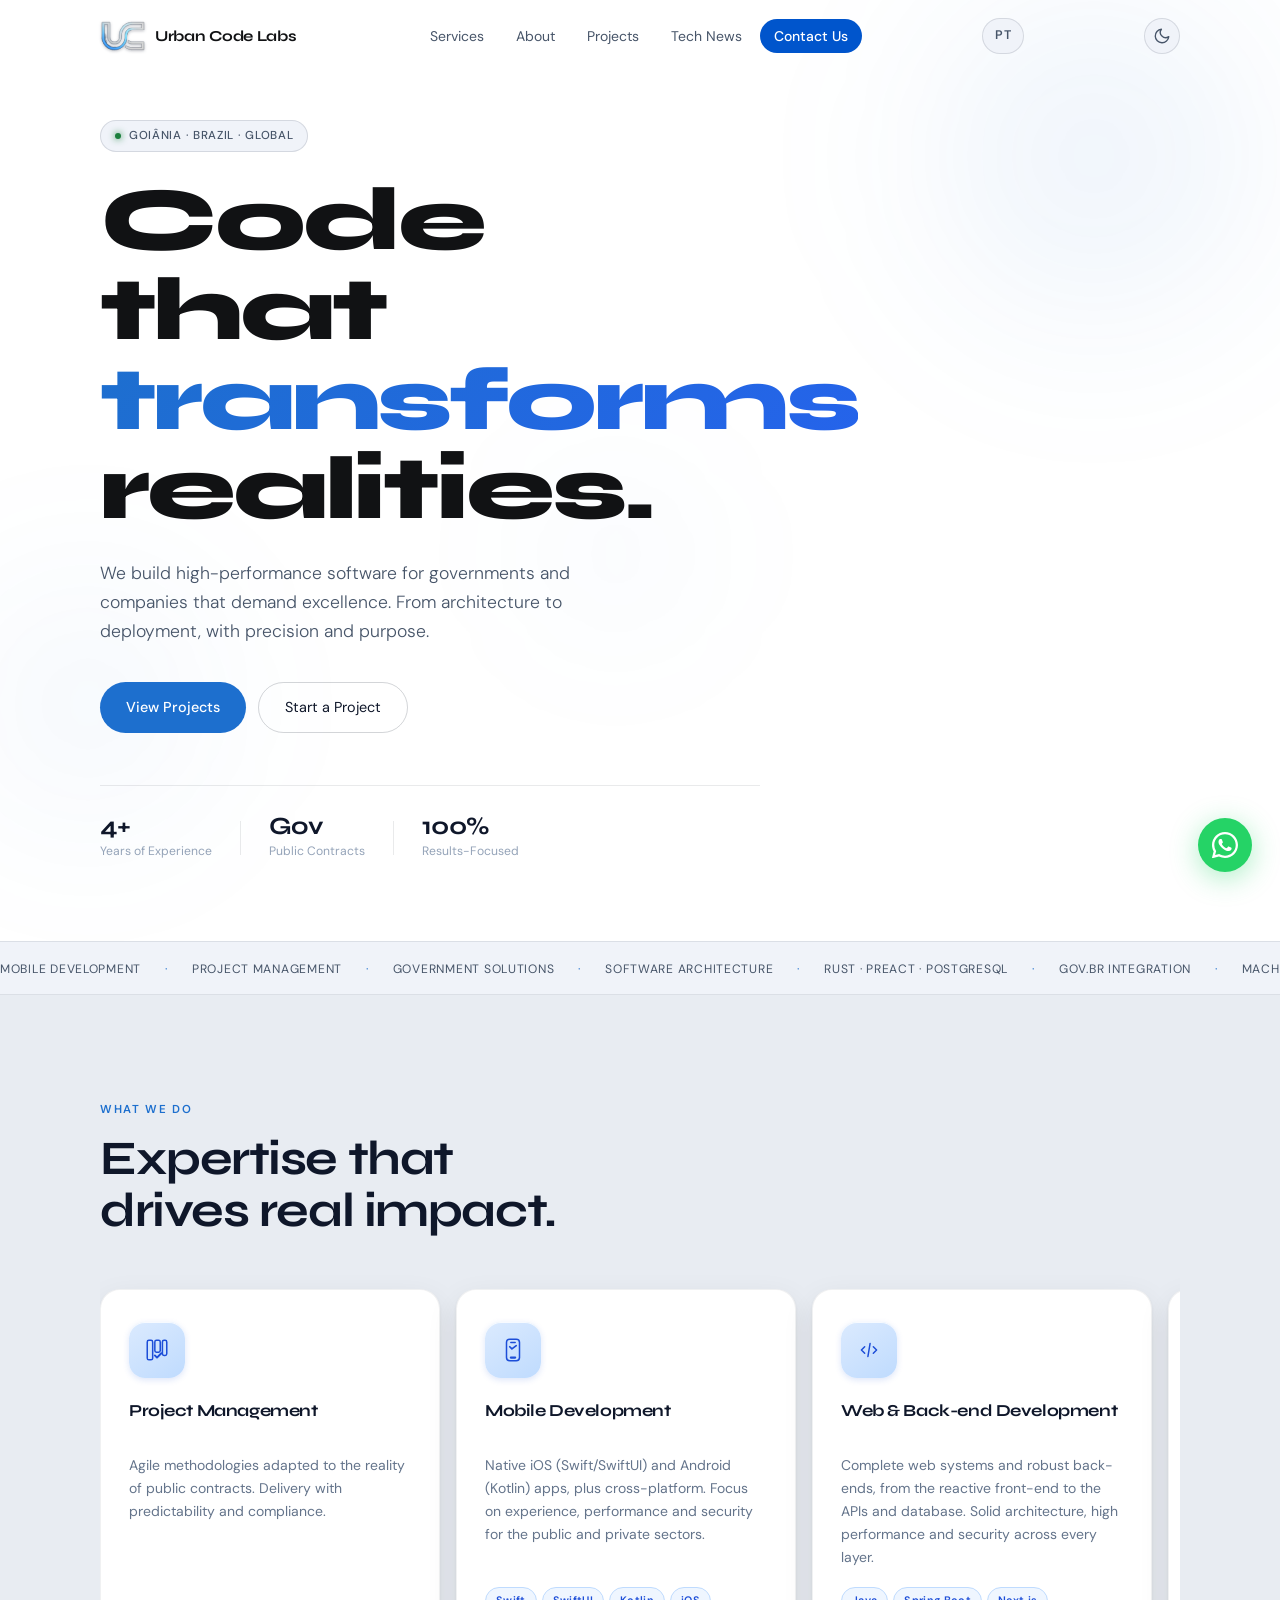
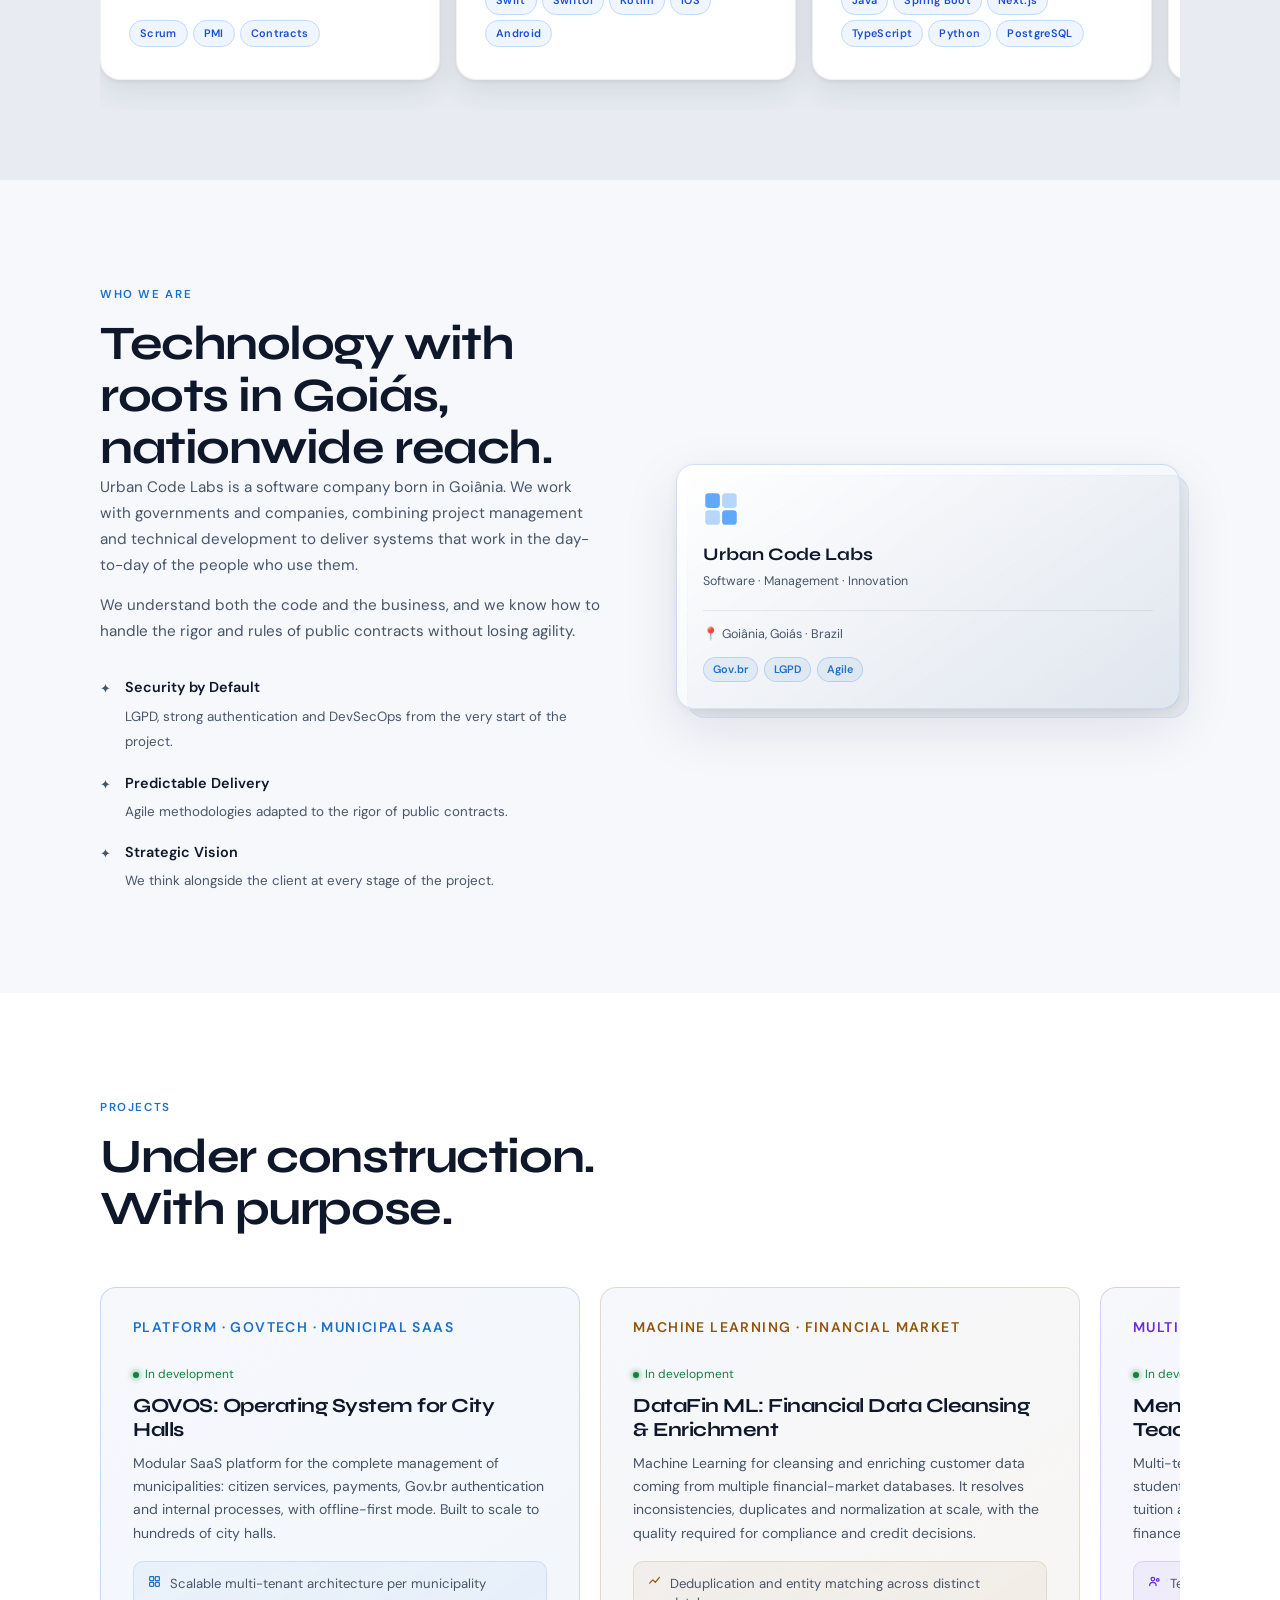
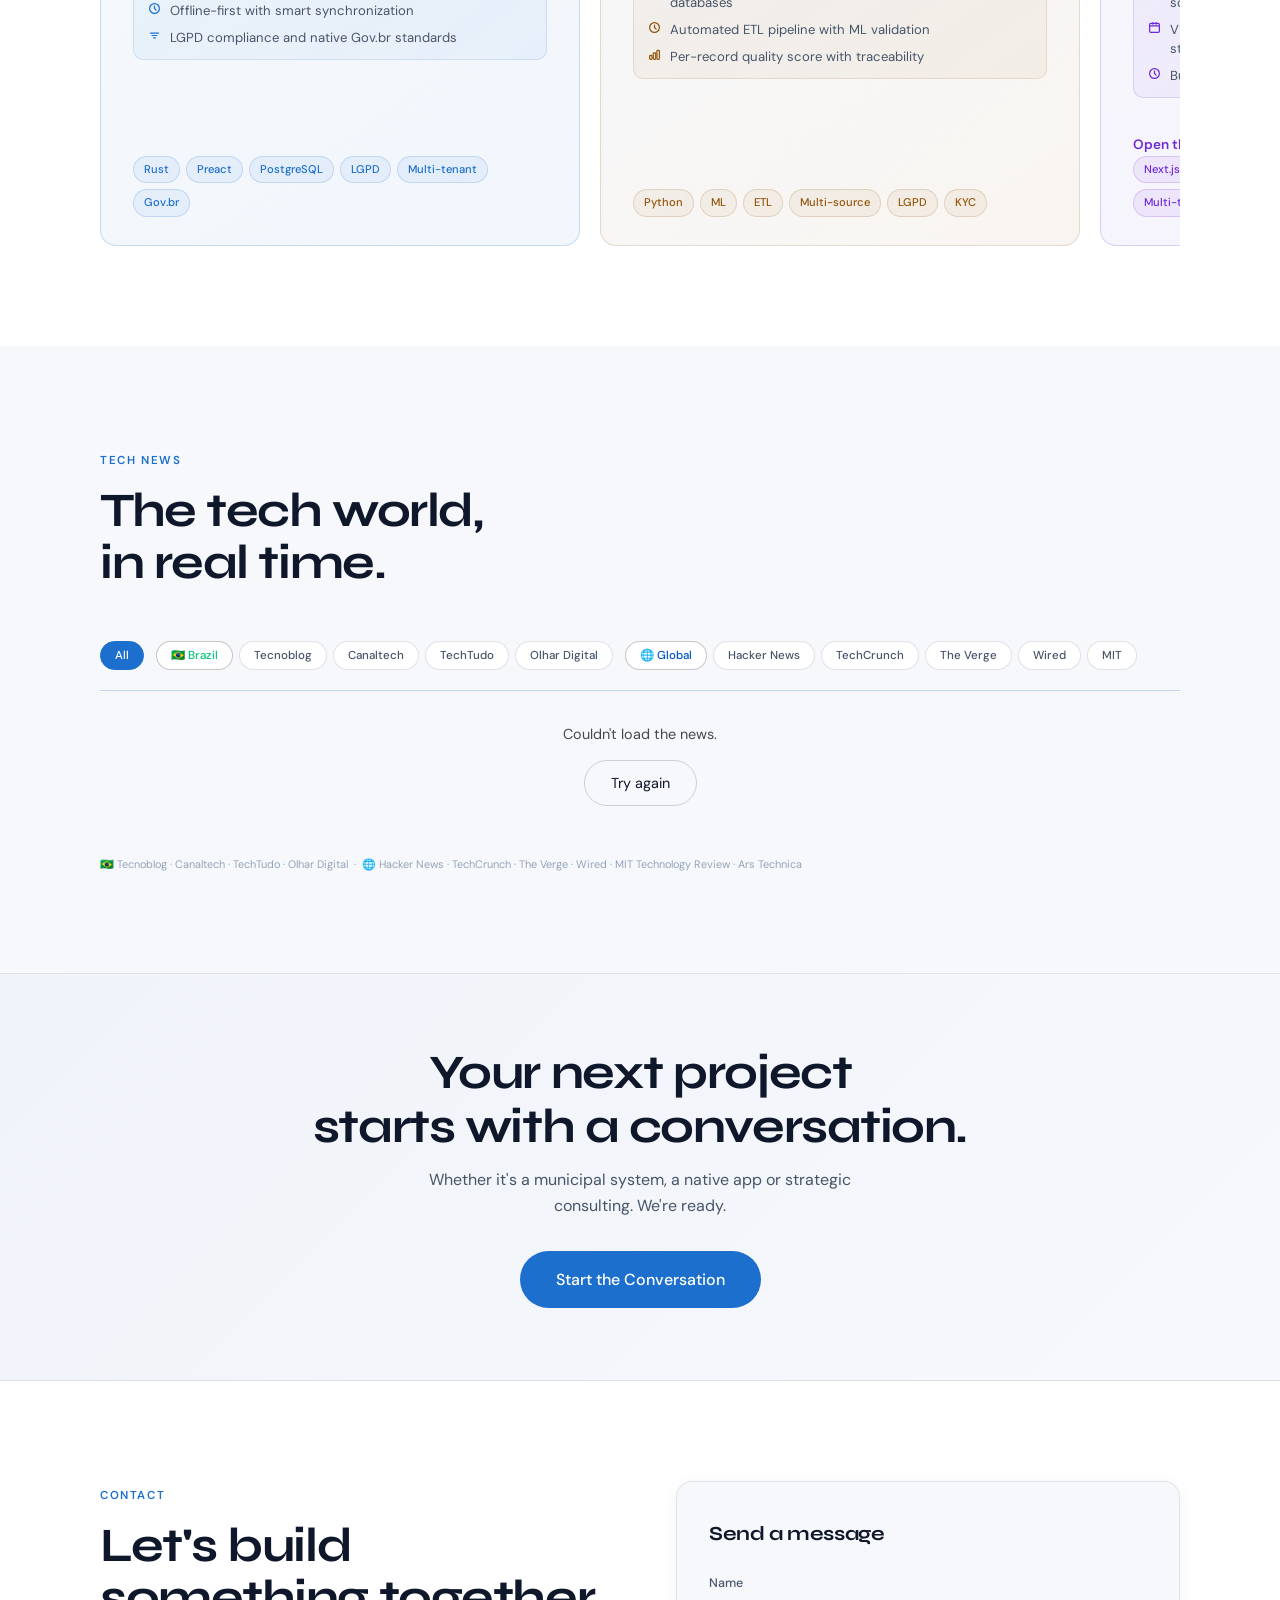
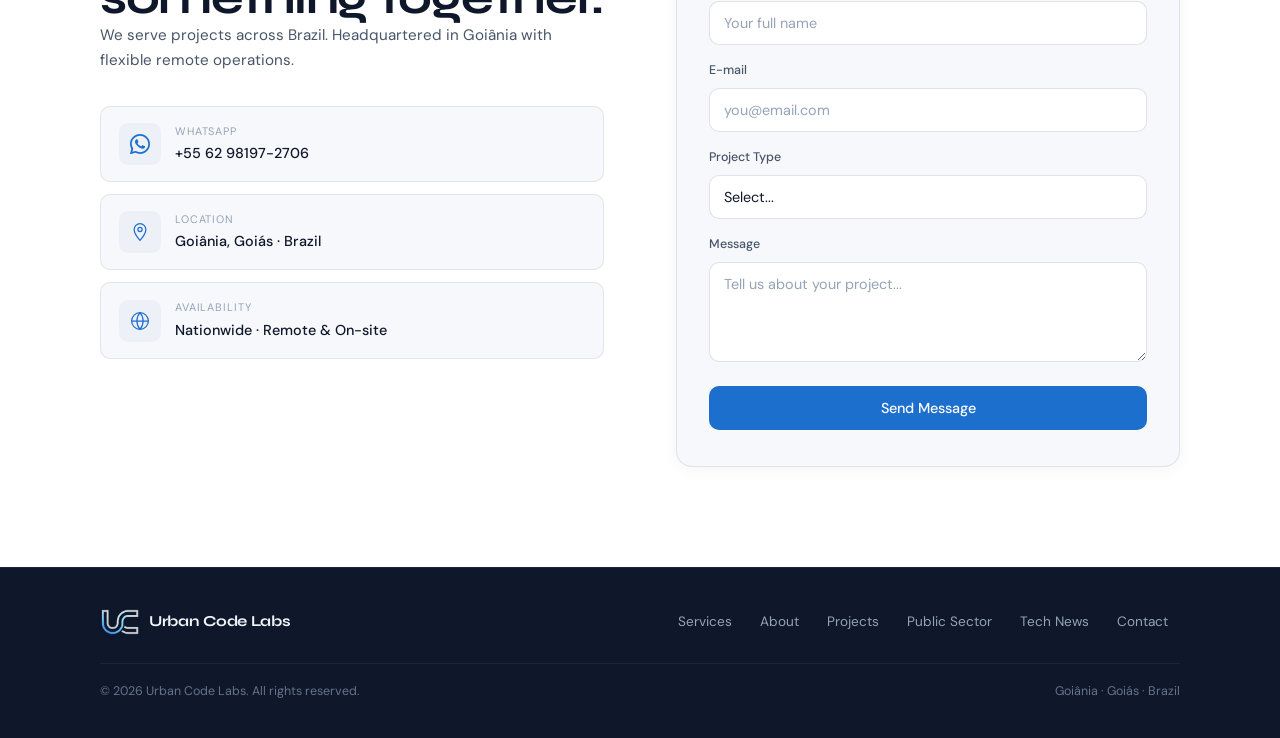
==== commit 5115fda9: "Adiciona versão em inglês da página Para o Setor Público - Nova página en/setor-publico com copy tra" ====
--- a/en/index.html
+++ b/en/index.html
@@ -650,6 +650,7 @@
                   <label for="mensagem">Message</label>
                   <textarea id="mensagem" name="mensagem" placeholder="Tell us about your project..." rows="4" required></textarea>
                 </div>
+                <input type="text" name="website" tabindex="-1" autocomplete="off" aria-hidden="true" style="position:absolute;left:-9999px;width:1px;height:1px;opacity:0;pointer-events:none" />
                 <button type="submit" class="btn-primary btn-full">Send Message</button>
               </form>
             </div>
@@ -674,6 +675,7 @@
           <a href="#servicos">Services</a>
           <a href="#sobre">About</a>
           <a href="#projetos">Projects</a>
+          <a href="/en/setor-publico">Public Sector</a>
           <a href="#noticias">Tech News</a>
           <a href="#contato">Contact</a>
         </nav>
--- a/style.css
+++ b/style.css
@@ -423,6 +423,9 @@
   word-break: keep-all;
   overflow-wrap: normal;
 }
+@media (max-width: 520px) {
+  .hero-title { font-size: clamp(1.9rem, 8.5vw, 2.7rem); }
+}
 .hero-title em {
   font-style: normal;
   background: linear-gradient(135deg, var(--accent) 0%, var(--accent2) 100%);
@@ -597,8 +600,14 @@
   gap: 20px;
   will-change: transform;
 }
-.services-grid.is-marquee > .service-card { flex: 0 0 min(86vw, 340px); }
-.projects-grid.is-marquee > .project-card { flex: 0 0 min(90vw, 480px); }
+/* mobile: 1 card por vez, largura exata do conteúdo (sem cap -> sem meio card) */
+.services-grid.is-marquee > .service-card,
+.projects-grid.is-marquee > .project-card { flex: 0 0 calc(100vw - 40px); }
+/* tablet/desktop: largura fixa (carrossel multi-card) */
+@media (min-width: 640px) {
+  .services-grid.is-marquee > .service-card { flex: 0 0 340px; }
+  .projects-grid.is-marquee > .project-card { flex: 0 0 480px; }
+}
 .service-tags li {
   font-size: 0.68rem;
   font-weight: 500;
@@ -1038,6 +1047,48 @@
 /* ============================================================
    WHATSAPP FLOAT
    ============================================================ */
+/* ---- BANNER DE IDIOMA (geolocalização) ---- */
+.lang-banner {
+  position: fixed;
+  left: 20px;
+  bottom: 24px;
+  z-index: 98;
+  display: flex;
+  align-items: center;
+  gap: 14px;
+  max-width: min(90vw, 400px);
+  padding: 12px 14px 12px 18px;
+  border-radius: 14px;
+  background: var(--surface);
+  border: 1px solid var(--border-hi);
+  box-shadow: 0 14px 44px rgba(0,0,0,0.45);
+  transform: translateY(20px);
+  opacity: 0;
+  pointer-events: none;
+  transition: transform .32s var(--ease), opacity .32s var(--ease);
+}
+.lang-banner.show { transform: translateY(0); opacity: 1; pointer-events: auto; }
+.lang-banner-msg { font-size: 0.85rem; color: var(--text2); line-height: 1.4; }
+.lang-banner-cta {
+  flex-shrink: 0;
+  font-size: 0.82rem; font-weight: 700;
+  color: var(--accent);
+  text-decoration: none;
+  white-space: nowrap;
+}
+.lang-banner-cta:hover { text-decoration: underline; }
+.lang-banner-close {
+  flex-shrink: 0;
+  background: none; border: none; color: var(--text3);
+  font-size: 1.4rem; line-height: 1; cursor: pointer; padding: 0 2px;
+}
+.lang-banner-close:hover { color: var(--text); }
+[data-theme="light"] .lang-banner { background: #fff; border-color: rgba(15,23,42,0.12); box-shadow: 0 14px 44px rgba(15,23,42,0.16); }
+@media (max-width: 560px) {
+  .lang-banner { left: 12px; right: 88px; bottom: 18px; max-width: none; gap: 10px; padding: 10px 12px 10px 14px; }
+  .lang-banner-msg { font-size: 0.8rem; }
+}
+
 .whatsapp-float {
   position: fixed;
   bottom: 24px;
@@ -1748,3 +1799,65 @@
 /* ícones maiores e mais presentes em ambos os temas */
 .service-icon svg { width: 26px; height: 26px; }
 [data-theme="light"] .service-icon svg { width: 26px; height: 26px; stroke-width: 1.4; }
+
+/* ---- PÁGINA "PARA O SETOR PÚBLICO" ---- */
+.sp-hero { max-width: 720px; }
+.sp-hero .section-tag { margin-bottom: 18px; }
+.sp-hero .hero-title { margin-bottom: 22px; }
+.sp-lead {
+  font-size: 1.05rem;
+  line-height: 1.7;
+  color: var(--text2);
+  max-width: 660px;
+  margin-bottom: 28px;
+}
+.sp-spotlight {
+  display: grid;
+  grid-template-columns: 1fr;
+  gap: 32px;
+  align-items: start;
+}
+@media (min-width: 860px) { .sp-spotlight { grid-template-columns: 1.1fr 0.9fr; gap: 48px; } }
+.sp-spotlight-text .sp-lead { margin-bottom: 24px; }
+.sp-spotlight-list {
+  display: flex;
+  flex-direction: column;
+  gap: 14px;
+  background: var(--bg2);
+  border: 1px solid var(--border);
+  border-radius: var(--radius);
+  padding: 24px 26px;
+}
+.sp-spotlight-list li {
+  position: relative;
+  padding-left: 24px;
+  font-size: 0.92rem;
+  line-height: 1.55;
+  color: var(--text2);
+}
+.sp-spotlight-list li::before {
+  content: '';
+  position: absolute;
+  left: 0; top: 7px;
+  width: 8px; height: 8px;
+  border-radius: 2px;
+  background: var(--accent);
+}
+.sp-facts {
+  display: grid;
+  grid-template-columns: 1fr;
+  gap: 18px;
+  margin: 26px 0 30px;
+}
+@media (min-width: 720px) { .sp-facts { grid-template-columns: repeat(3, 1fr); gap: 24px; } }
+.sp-fact { display: flex; gap: 12px; align-items: flex-start; }
+.sp-fact-icon { color: var(--accent); font-size: 1rem; line-height: 1.4; flex-shrink: 0; }
+.sp-fact strong { display: block; color: var(--text); font-size: 0.95rem; margin-bottom: 4px; letter-spacing: -0.01em; }
+.sp-fact span { color: var(--text2); font-size: 0.86rem; line-height: 1.5; }
+[data-theme="light"] .sp-lead,
+[data-theme="light"] .sp-spotlight-list li,
+[data-theme="light"] .sp-fact span { color: #475569; }
+[data-theme="light"] .sp-fact strong { color: #0f172a; }
+[data-theme="light"] .sp-fact-icon { color: #1d6fce; }
+[data-theme="light"] .sp-spotlight-list { background: #fff; border-color: rgba(15,23,42,0.08); box-shadow: 0 2px 20px rgba(15,23,42,0.05); }
+[data-theme="light"] .sp-spotlight-list li::before { background: #1d6fce; }
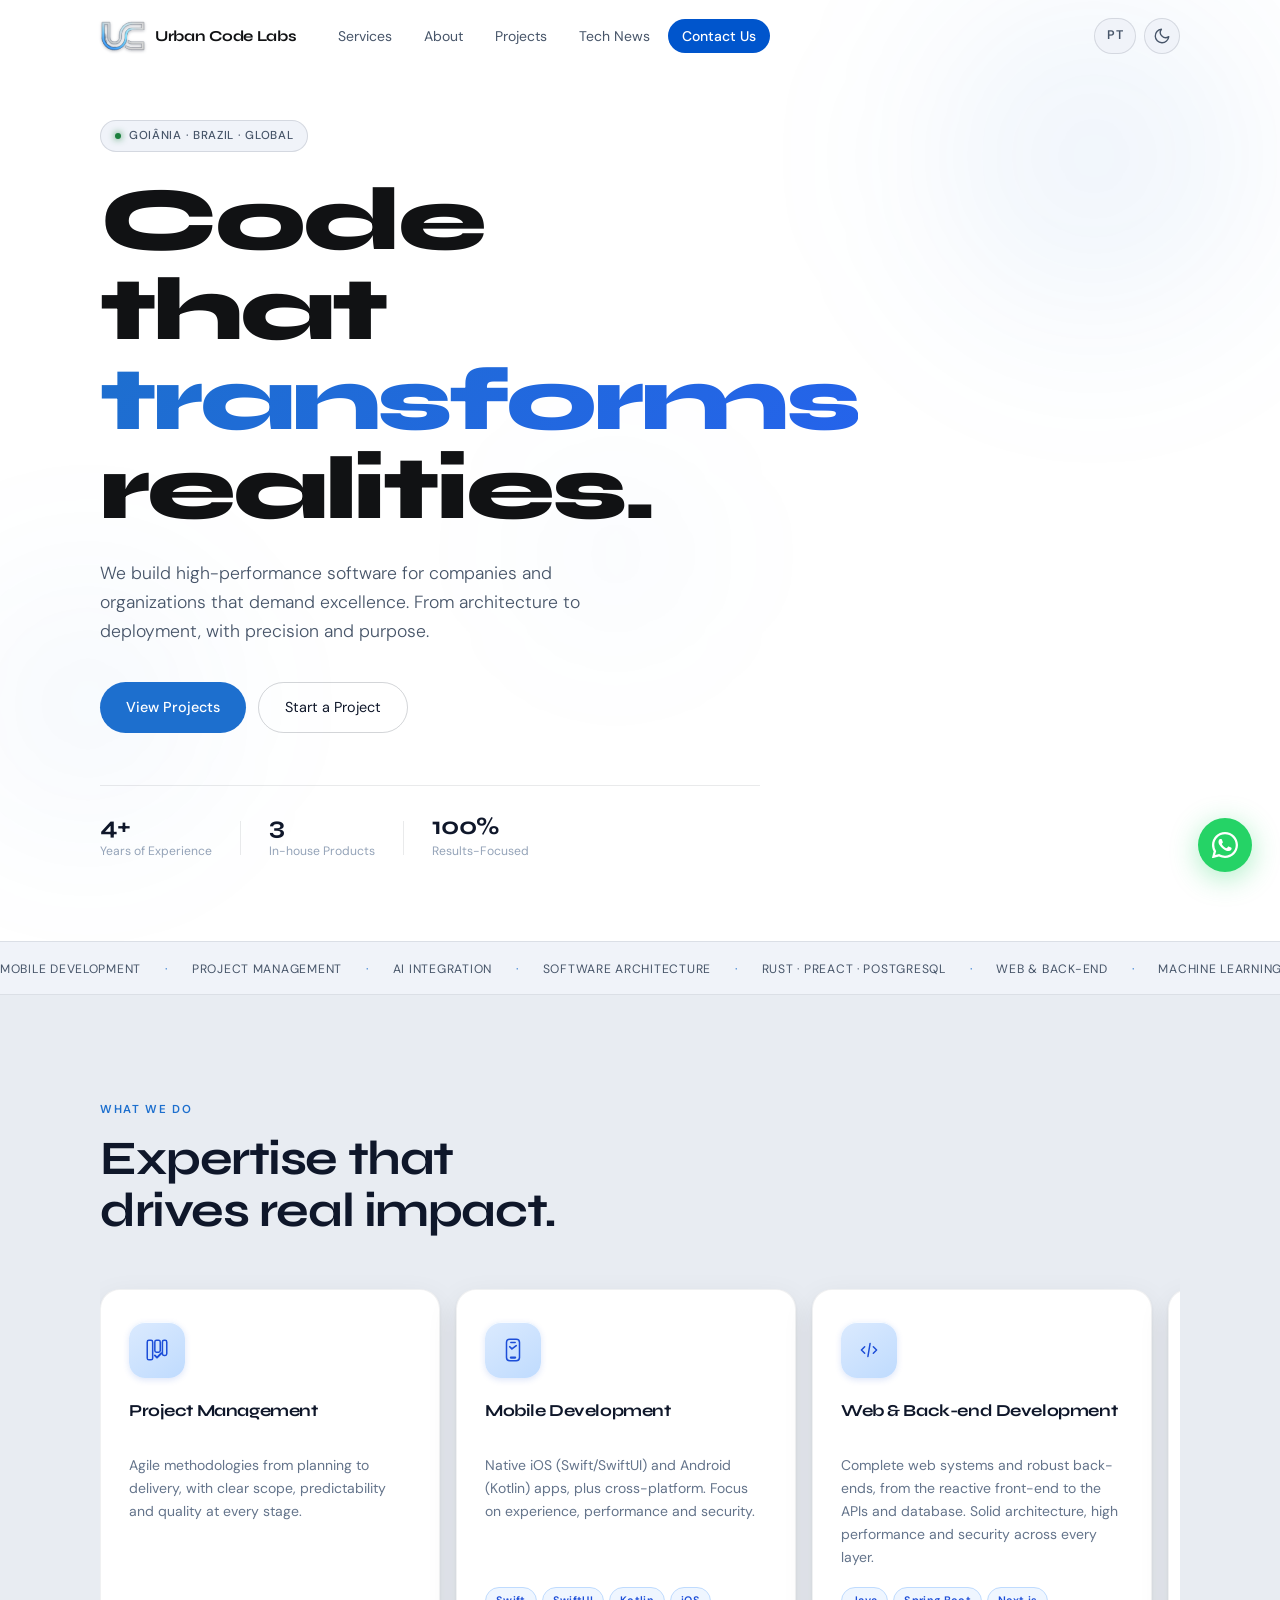
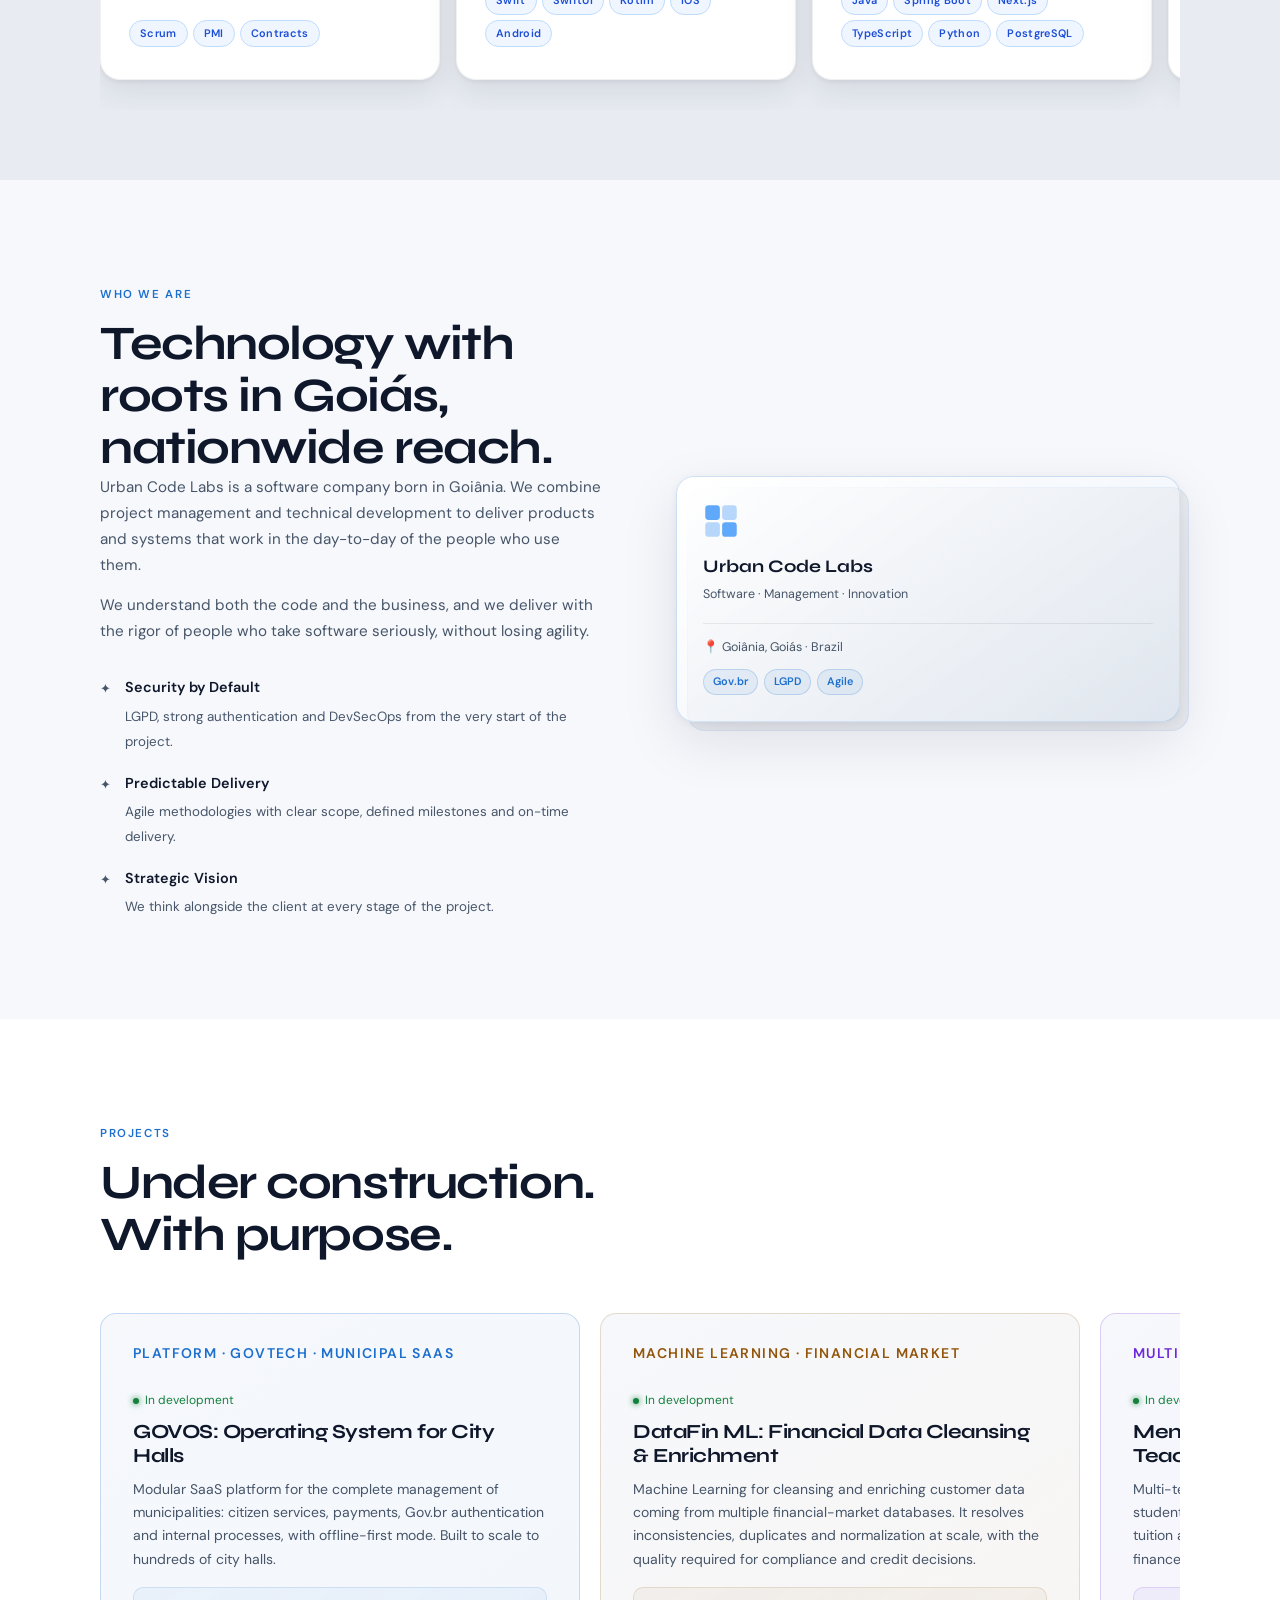
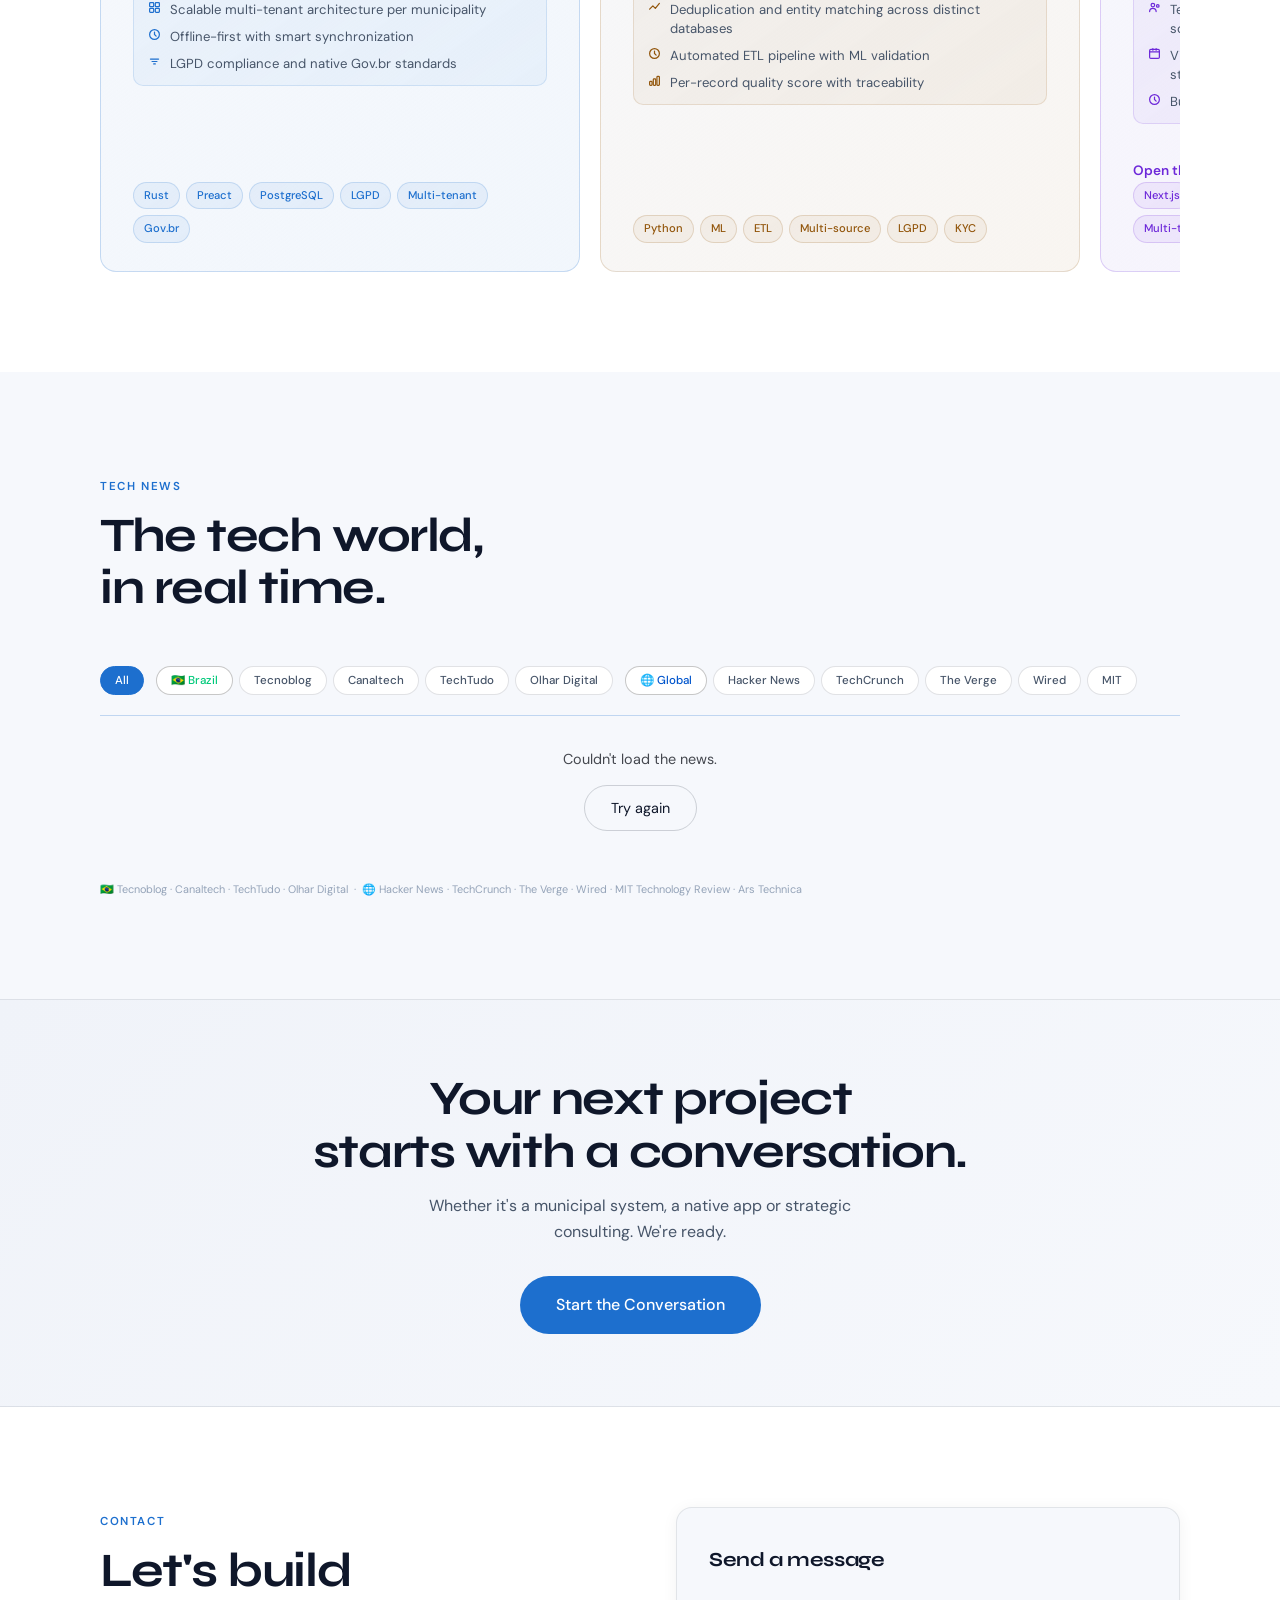
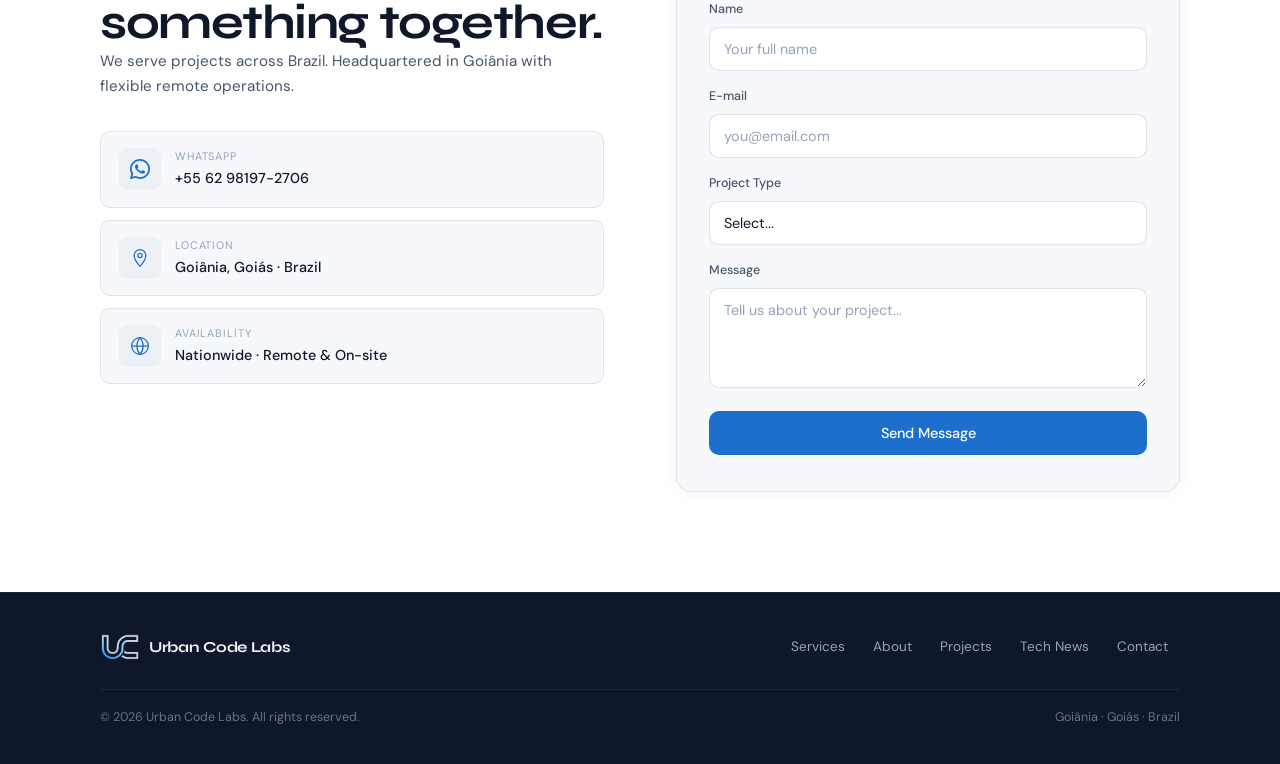
==== commit e68f80e9: "Separa oferta empresarial (home) da governamental (setor público) Home 100% empresarial: - Remove o " ====
--- a/en/index.html
+++ b/en/index.html
@@ -5,9 +5,9 @@
   <meta name="viewport" content="width=device-width, initial-scale=1.0" />
 
   <!-- SEO Primary -->
-  <title>Urban Code Labs | High-Impact Software for Governments and Companies</title>
-  <meta name="description" content="We build high-performance software for governments and companies. Specialists in GovTech, web & back-end systems, mobile (iOS/Android), Machine Learning and IT outsourcing. Based in Goiânia, Brazil." />
-  <meta name="keywords" content="government software, govtech, mobile development, machine learning, IT outsourcing, web development, back-end, Brazil, Goiânia, Urban Code Labs" />
+  <title>Urban Code Labs | High-Impact Software for Companies</title>
+  <meta name="description" content="We build high-performance software for companies and organizations. Specialists in web & back-end systems, mobile (iOS/Android), Machine Learning and IT outsourcing. Based in Goiânia, Brazil." />
+  <meta name="keywords" content="software development, mobile apps iOS Android, web systems, back-end, machine learning, IT outsourcing, software architecture, Brazil, Goiânia, Urban Code Labs" />
   <meta name="author" content="Urban Code Labs" />
   <meta name="robots" content="index, follow" />
   <link rel="canonical" href="https://urbancodelabs.com.br/en" />
@@ -30,7 +30,7 @@
   <meta property="og:type" content="website" />
   <meta property="og:url" content="https://urbancodelabs.com.br/en" />
   <meta property="og:title" content="Urban Code Labs | High-Impact Software" />
-  <meta property="og:description" content="We build high-performance software for governments and companies. GovTech, Web & Back-end, Mobile (iOS/Android), ML and IT Outsourcing." />
+  <meta property="og:description" content="We build high-performance software for companies and organizations. Web & Back-end, Mobile (iOS/Android), ML and IT Outsourcing." />
   <meta property="og:image" content="https://urbancodelabs.com.br/assets/og-image.jpg" />
   <meta property="og:image:width" content="1024" />
   <meta property="og:image:height" content="559" />
@@ -41,7 +41,7 @@
   <!-- Twitter Card -->
   <meta name="twitter:card" content="summary_large_image" />
   <meta name="twitter:title" content="Urban Code Labs | High-Impact Software" />
-  <meta name="twitter:description" content="We build high-performance software for governments and companies. GovTech, Web & Back-end, Mobile, ML and IT Outsourcing." />
+  <meta name="twitter:description" content="We build high-performance software for companies and organizations. Web & Back-end, Mobile, ML and IT Outsourcing." />
   <meta name="twitter:image" content="https://urbancodelabs.com.br/assets/og-image.jpg" />
 
   <!-- Structured Data -->
@@ -52,7 +52,7 @@
     "name": "Urban Code Labs",
     "url": "https://urbancodelabs.com.br",
     "logo": "https://urbancodelabs.com.br/assets/og-image.jpg",
-    "description": "Software development company specialized in government solutions, machine learning, mobile apps and IT outsourcing.",
+    "description": "Software development company specialized in web & back-end systems, mobile apps, machine learning and IT outsourcing.",
     "address": {
       "@type": "PostalAddress",
       "addressLocality": "Goiânia",
@@ -165,7 +165,7 @@
             realities.
           </h1>
           <p class="hero-sub reveal">
-            We build high-performance software for governments and companies that demand excellence. From architecture to deployment, with precision and purpose.
+            We build high-performance software for companies and organizations that demand excellence. From architecture to deployment, with precision and purpose.
           </p>
           <div class="hero-actions reveal">
             <a href="#projetos" class="btn-primary">View Projects</a>
@@ -178,8 +178,8 @@
             </div>
             <div class="stat-divider" aria-hidden="true"></div>
             <div class="stat" role="listitem">
-              <span class="stat-num">Gov</span>
-              <span class="stat-label">Public Contracts</span>
+              <span class="stat-num">3</span>
+              <span class="stat-label">In-house Products</span>
             </div>
             <div class="stat-divider" aria-hidden="true"></div>
             <div class="stat" role="listitem">
@@ -196,18 +196,18 @@
       <div class="ticker">
         <span>Mobile Development</span><span class="dot">·</span>
         <span>Project Management</span><span class="dot">·</span>
-        <span>Government Solutions</span><span class="dot">·</span>
+        <span>AI Integration</span><span class="dot">·</span>
         <span>Software Architecture</span><span class="dot">·</span>
         <span>Rust · Preact · PostgreSQL</span><span class="dot">·</span>
-        <span>Gov.br Integration</span><span class="dot">·</span>
+        <span>Web &amp; Back-end</span><span class="dot">·</span>
         <span>Machine Learning</span><span class="dot">·</span>
         <span>LGPD &amp; Compliance</span><span class="dot">·</span>
         <span>Mobile Development</span><span class="dot">·</span>
         <span>Project Management</span><span class="dot">·</span>
-        <span>Government Solutions</span><span class="dot">·</span>
+        <span>AI Integration</span><span class="dot">·</span>
         <span>Software Architecture</span><span class="dot">·</span>
         <span>Rust · Preact · PostgreSQL</span><span class="dot">·</span>
-        <span>Gov.br Integration</span><span class="dot">·</span>
+        <span>Web &amp; Back-end</span><span class="dot">·</span>
         <span>Machine Learning</span><span class="dot">·</span>
         <span>LGPD &amp; Compliance</span><span class="dot">·</span>
       </div>
@@ -232,7 +232,7 @@
               </svg>
             </div>
             <h3>Project Management</h3>
-            <p>Agile methodologies adapted to the reality of public contracts. Delivery with predictability and compliance.</p>
+            <p>Agile methodologies from planning to delivery, with clear scope, predictability and quality at every stage.</p>
             <ul class="service-tags" aria-label="Technologies">
               <li>Scrum</li><li>PMI</li><li>Contracts</li>
             </ul>
@@ -248,7 +248,7 @@
               </svg>
             </div>
             <h3>Mobile Development</h3>
-            <p>Native iOS (Swift/SwiftUI) and Android (Kotlin) apps, plus cross-platform. Focus on experience, performance and security for the public and private sectors.</p>
+            <p>Native iOS (Swift/SwiftUI) and Android (Kotlin) apps, plus cross-platform. Focus on experience, performance and security.</p>
             <ul class="service-tags" aria-label="Technologies">
               <li>Swift</li><li>SwiftUI</li><li>Kotlin</li><li>iOS</li><li>Android</li>
             </ul>
@@ -266,24 +266,6 @@
             <p>Complete web systems and robust back-ends, from the reactive front-end to the APIs and database. Solid architecture, high performance and security across every layer.</p>
             <ul class="service-tags" aria-label="Technologies">
               <li>Java</li><li>Spring Boot</li><li>Next.js</li><li>TypeScript</li><li>Python</li><li>PostgreSQL</li>
-            </ul>
-          </article>
-
-          <article class="service-card reveal" style="--d:160ms">
-            <div class="service-icon" aria-hidden="true">
-              <svg width="24" height="24" viewBox="0 0 24 24" fill="none" stroke="currentColor" stroke-width="1.5" stroke-linecap="round" stroke-linejoin="round">
-                <path d="M2 22h20"/>
-                <path d="M3 22v-2h18v2"/>
-                <path d="M12 3l9 5H3l9-5z"/>
-                <rect x="5" y="10" width="2.5" height="8" rx="0.5"/>
-                <rect x="10.75" y="10" width="2.5" height="8" rx="0.5"/>
-                <rect x="16.5" y="10" width="2.5" height="8" rx="0.5"/>
-              </svg>
-            </div>
-            <h3>Government Solutions</h3>
-            <p>Systems integrated with public infrastructure. Compliance with LGPD, Gov.br and municipal and state regulations.</p>
-            <ul class="service-tags" aria-label="Technologies">
-              <li>Gov.br</li><li>LGPD</li><li>City Halls</li>
             </ul>
           </article>
 
@@ -311,7 +293,7 @@
               </svg>
             </div>
             <h3>AI Integration</h3>
-            <p>Intelligent chatbots, process automation and AI solutions applied to public services and citizen support.</p>
+            <p>Intelligent chatbots, process automation and AI applied to products, support and operations.</p>
             <ul class="service-tags" aria-label="Technologies">
               <li>AI</li><li>NLP</li><li>Chatbot</li>
             </ul>
@@ -345,10 +327,10 @@
             <p class="section-tag">Who We Are</p>
             <h2 id="sobre-title" class="section-title">Technology with<br/>roots in Goiás,<br/>nationwide reach.</h2>
             <p class="about-text">
-              Urban Code Labs is a software company born in Goiânia. We work with governments and companies, combining project management and technical development to deliver systems that work in the day-to-day of the people who use them.
+              Urban Code Labs is a software company born in Goiânia. We combine project management and technical development to deliver products and systems that work in the day-to-day of the people who use them.
             </p>
             <p class="about-text">
-              We understand both the code and the business, and we know how to handle the rigor and rules of public contracts without losing agility.
+              We understand both the code and the business, and we deliver with the rigor of people who take software seriously, without losing agility.
             </p>
             <ul class="about-pillars" aria-label="Our pillars">
               <li class="pillar">
@@ -362,7 +344,7 @@
                 <span class="pillar-icon" aria-hidden="true">✦</span>
                 <div>
                   <strong>Predictable Delivery</strong>
-                  <span>Agile methodologies adapted to the rigor of public contracts.</span>
+                  <span>Agile methodologies with clear scope, defined milestones and on-time delivery.</span>
                 </div>
               </li>
               <li class="pillar">
@@ -675,7 +657,6 @@
           <a href="#servicos">Services</a>
           <a href="#sobre">About</a>
           <a href="#projetos">Projects</a>
-          <a href="/en/setor-publico">Public Sector</a>
           <a href="#noticias">Tech News</a>
           <a href="#contato">Contact</a>
         </nav>
--- a/style.css
+++ b/style.css
@@ -1438,6 +1438,12 @@
 .theme-toggle:hover { background: var(--surface2); color: var(--text); border-color: var(--accent); }
 .theme-toggle:focus-visible { outline: 2px solid var(--accent); outline-offset: 3px; }
 
+/* agrupa idioma + tema colados no canto direito (mobile e desktop) */
+.nav-links   { margin-left: 28px; }
+.lang-switch { margin-left: auto; }
+.theme-toggle { margin-left: 8px; }
+.hamburger   { margin-left: 8px; }
+
 /* mostrar ícone correto por tema */
 [data-theme="dark"]  .icon-sun  { display: block; }
 [data-theme="dark"]  .icon-moon { display: none; }
